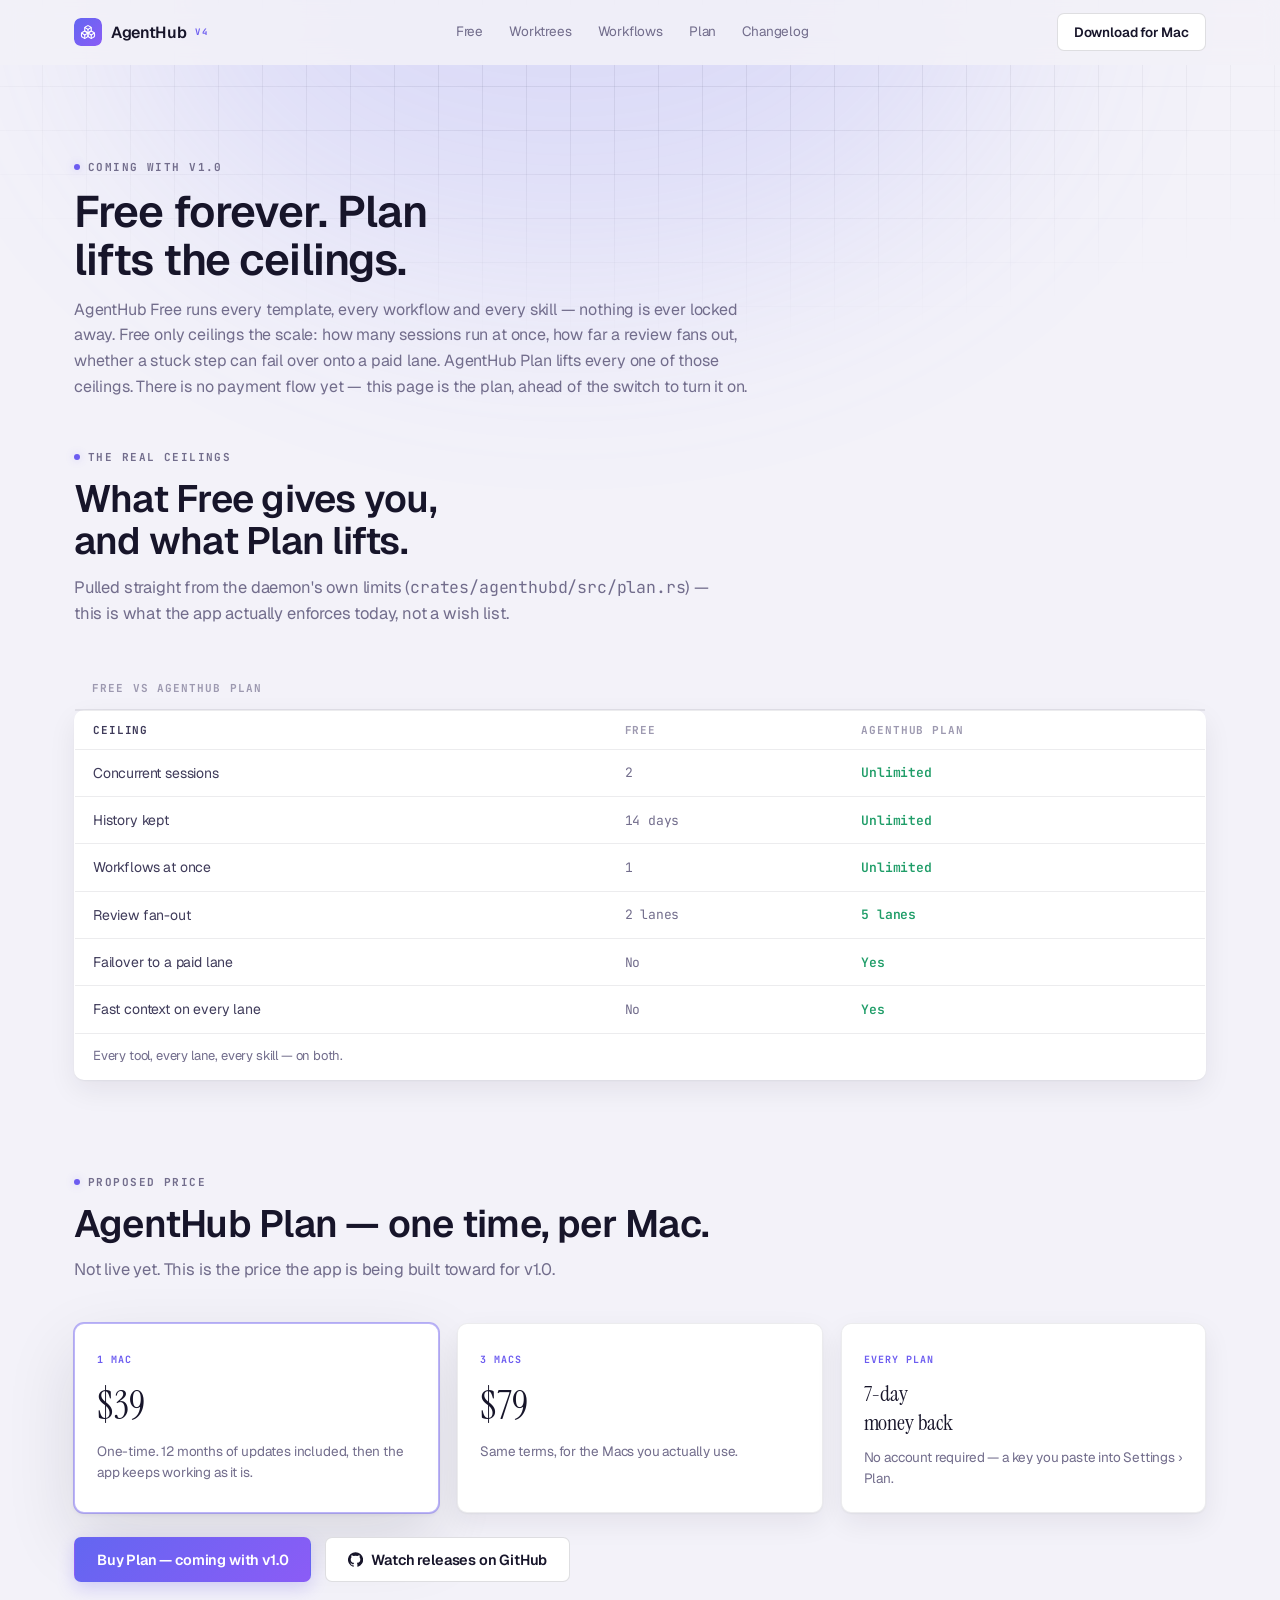
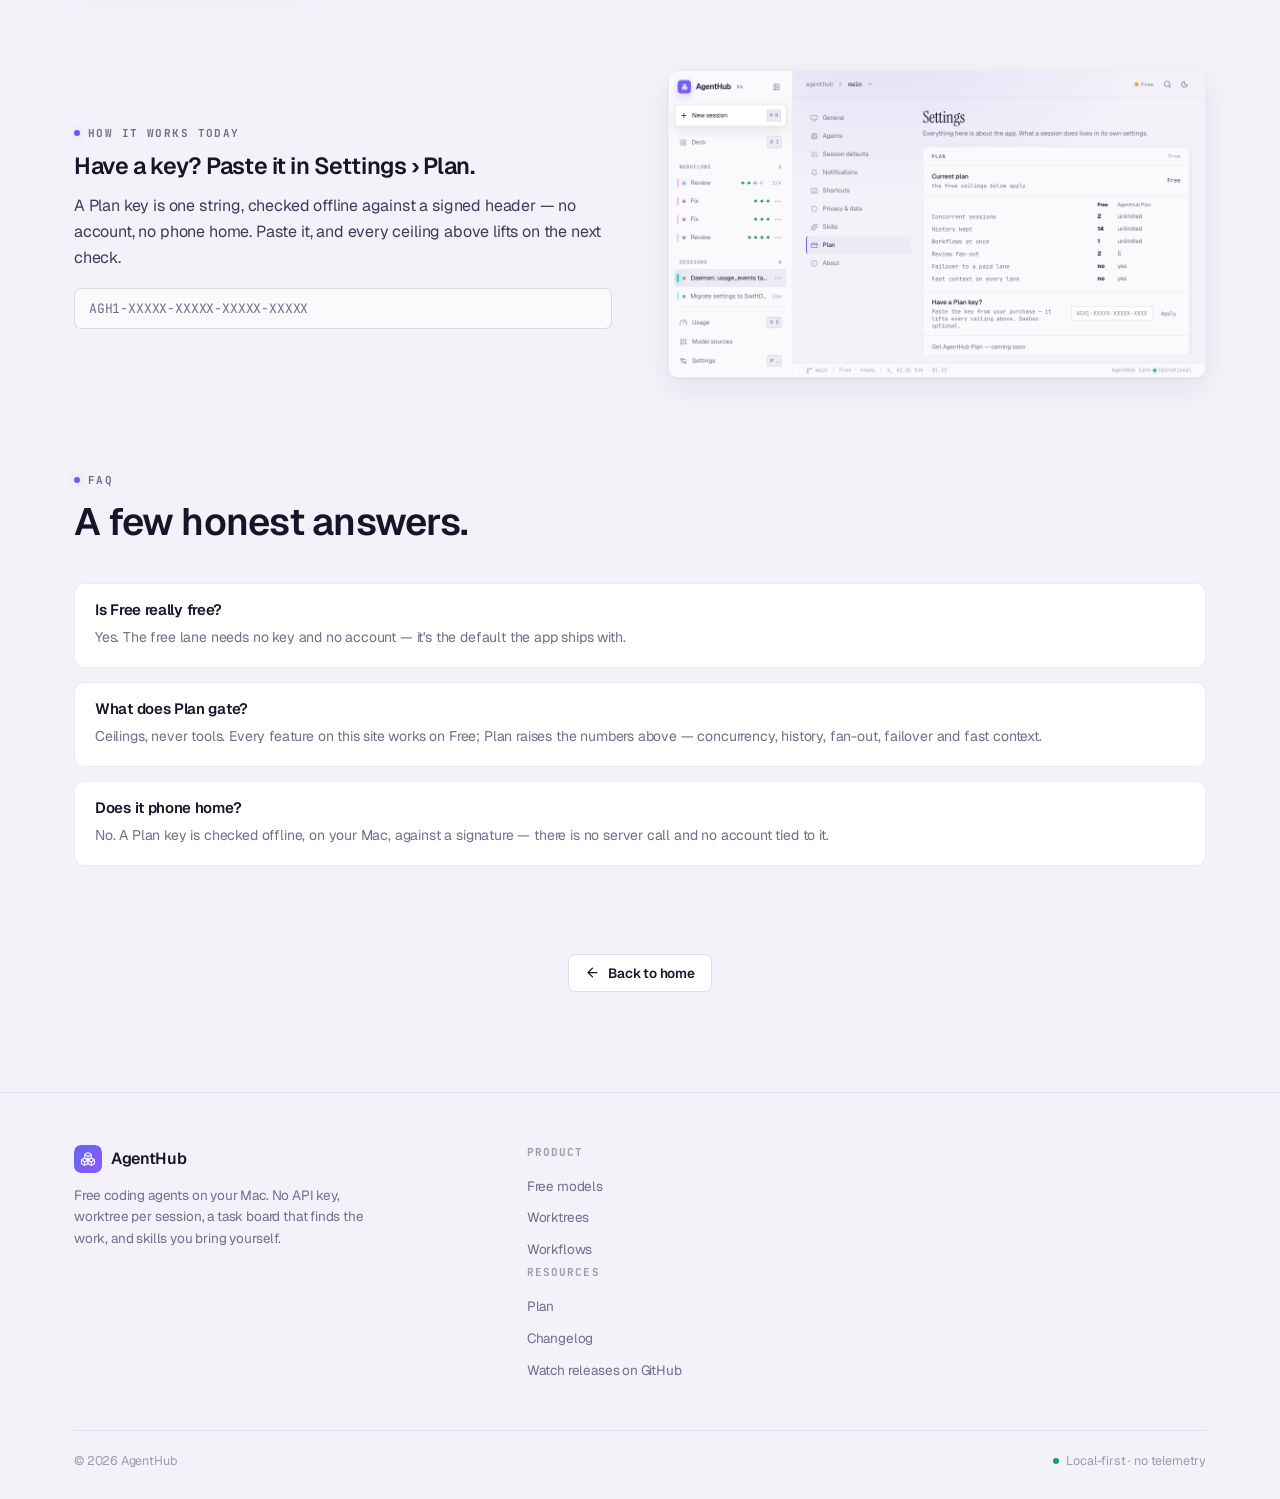
==== plan/index.html @ 8bd85831 "site: rebuild for AgentHub v4 — free lane, worktrees, Notes, workflows, skills, Plan Co-Authored-By:" ====
<!DOCTYPE html>
<html lang="en">
<head>
  <meta charset="UTF-8" />
  <meta name="viewport" content="width=device-width, initial-scale=1.0" />
  <title>Plan — AgentHub</title>
  <meta name="description" content="AgentHub Free vs Plan: what's free forever, what Plan lifts, and the proposed price — coming with v1.0." />
  <meta name="theme-color" content="#f3f2f9" media="(prefers-color-scheme: light)" />
  <meta name="theme-color" content="#0a0912" media="(prefers-color-scheme: dark)" />
  <link rel="icon" href="../assets/favicon.svg" type="image/svg+xml" />
  <link rel="apple-touch-icon" href="../assets/favicon.svg" />

  <meta property="og:type" content="website" />
  <meta property="og:title" content="Plan — AgentHub" />
  <meta property="og:description" content="Free forever, ceilings only. AgentHub Plan lifts them — pricing proposed, coming with v1.0." />
  <meta property="og:image" content="../assets/og.svg" />
  <meta name="twitter:card" content="summary_large_image" />

  <link rel="preconnect" href="https://fonts.googleapis.com" />
  <link rel="preconnect" href="https://fonts.gstatic.com" crossorigin />
  <link href="https://fonts.googleapis.com/css2?family=Geist:wght@400;500;600;700&family=JetBrains+Mono:wght@400;500;700&family=Instrument+Serif:ital@0;1&display=swap" rel="stylesheet" />
  <link rel="stylesheet" href="../styles.css?v=1" />
</head>
<body>

<svg width="0" height="0" style="position:absolute" aria-hidden="true">
  <symbol id="i-check" viewBox="0 0 24 24" fill="none" stroke="currentColor" stroke-width="2.4" stroke-linecap="round" stroke-linejoin="round"><polyline points="20 6 9 17 4 12"/></symbol>
  <symbol id="i-arrow" viewBox="0 0 24 24" fill="none" stroke="currentColor" stroke-width="2" stroke-linecap="round" stroke-linejoin="round"><path d="M5 12h14"/><path d="m12 5 7 7-7 7"/></symbol>
  <symbol id="i-back" viewBox="0 0 24 24" fill="none" stroke="currentColor" stroke-width="2" stroke-linecap="round" stroke-linejoin="round"><path d="M19 12H5"/><path d="m12 19-7-7 7-7"/></symbol>
  <symbol id="i-menu" viewBox="0 0 24 24" fill="none" stroke="currentColor" stroke-width="2" stroke-linecap="round" stroke-linejoin="round"><line x1="4" x2="20" y1="6" y2="6"/><line x1="4" x2="20" y1="12" y2="12"/><line x1="4" x2="20" y1="18" y2="18"/></symbol>
  <symbol id="i-x" viewBox="0 0 24 24" fill="none" stroke="currentColor" stroke-width="2" stroke-linecap="round" stroke-linejoin="round"><path d="M18 6 6 18"/><path d="m6 6 12 12"/></symbol>
  <symbol id="i-github" viewBox="0 0 24 24" fill="currentColor"><path d="M12 .3a12 12 0 0 0-3.79 23.4c.6.11.82-.26.82-.58v-2.02c-3.34.73-4.04-1.6-4.04-1.6-.55-1.39-1.34-1.76-1.34-1.76-1.09-.75.08-.73.08-.73 1.2.09 1.84 1.24 1.84 1.24 1.07 1.84 2.81 1.3 3.5 1 .11-.78.42-1.3.76-1.6-2.67-.3-5.47-1.33-5.47-5.93 0-1.31.47-2.38 1.24-3.22-.12-.3-.54-1.52.12-3.18 0 0 1.01-.32 3.3 1.23a11.5 11.5 0 0 1 6.02 0c2.29-1.55 3.3-1.23 3.3-1.23.66 1.66.24 2.88.12 3.18.77.84 1.24 1.91 1.24 3.22 0 4.61-2.81 5.62-5.49 5.92.43.37.81 1.1.81 2.22v3.29c0 .32.22.7.83.58A12 12 0 0 0 12 .3Z"/></symbol>
</svg>

<div class="bg-decor" aria-hidden="true">
  <div class="grid"></div>
  <div class="glow"></div>
</div>

<header class="nav" id="nav">
  <div class="container nav-inner">
    <a class="brand" href="../index.html" aria-label="AgentHub home">
      <img class="mark" src="../assets/favicon.svg" alt="" width="28" height="28" />
      AgentHub <span class="ver">V4</span>
    </a>
    <nav class="nav-links" aria-label="Primary">
      <a href="../index.html#free">Free</a>
      <a href="../index.html#worktrees">Worktrees</a>
      <a href="../index.html#workflows">Workflows</a>
      <a href="index.html">Plan</a>
      <a href="../changelog.html">Changelog</a>
    </nav>
    <div class="nav-right">
      <a class="btn btn-ghost" href="../index.html#download">Download for Mac</a>
      <button class="nav-toggle" id="navToggle" aria-label="Open menu" aria-expanded="false">
        <svg width="22" height="22"><use id="navToggleIcon" href="#i-menu"/></svg>
      </button>
    </div>
  </div>
  <div class="mobile-menu" id="mobileMenu">
    <a href="../index.html#free">Free</a>
    <a href="../index.html#worktrees">Worktrees</a>
    <a href="../index.html#workflows">Workflows</a>
    <a href="index.html">Plan</a>
    <a href="../changelog.html">Changelog</a>
  </div>
</header>

<main id="top">
  <section class="section-pad" style="padding-bottom:0">
    <div class="container">
      <div class="page-head reveal">
        <span class="eyebrow"><span class="dot"></span> Coming with v1.0</span>
        <h1>Free forever. Plan lifts the ceilings.</h1>
        <p>AgentHub Free runs every template, every workflow and every skill — nothing is ever locked
          away. Free only ceilings the scale: how many sessions run at once, how far a review fans out,
          whether a stuck step can fail over onto a paid lane. AgentHub Plan lifts every one of those
          ceilings. There is no payment flow yet — this page is the plan, ahead of the switch to turn it
          on.</p>
      </div>
    </div>
  </section>

  <!-- ============ ceilings table ============ -->
  <section class="section-pad" style="padding-top:0">
    <div class="container">
      <div class="section-head reveal">
        <span class="eyebrow"><span class="dot"></span> The real ceilings</span>
        <h2>What Free gives you, and what Plan lifts.</h2>
        <p>Pulled straight from the daemon's own limits (<code>crates/agenthubd/src/plan.rs</code>) — this
          is what the app actually enforces today, not a wish list.</p>
      </div>
      <table class="plan-table reveal">
        <caption>Free vs AgentHub Plan</caption>
        <thead><tr><th>Ceiling</th><th>Free</th><th>AgentHub Plan</th></tr></thead>
        <tbody>
          <tr><td>Concurrent sessions</td><td class="free">2</td><td class="plan">Unlimited</td></tr>
          <tr><td>History kept</td><td class="free">14 days</td><td class="plan">Unlimited</td></tr>
          <tr><td>Workflows at once</td><td class="free">1</td><td class="plan">Unlimited</td></tr>
          <tr><td>Review fan-out</td><td class="free">2 lanes</td><td class="plan">5 lanes</td></tr>
          <tr><td>Failover to a paid lane</td><td class="free">No</td><td class="plan">Yes</td></tr>
          <tr><td>Fast context on every lane</td><td class="free">No</td><td class="plan">Yes</td></tr>
          <tr class="same"><td colspan="3">Every tool, every lane, every skill — on both.</td></tr>
        </tbody>
      </table>
    </div>
  </section>

  <!-- ============ pricing ============ -->
  <section class="section-pad" style="padding-top:0">
    <div class="container">
      <div class="section-head reveal">
        <span class="eyebrow"><span class="dot"></span> Proposed price</span>
        <h2>AgentHub Plan — one time, per Mac.</h2>
        <p>Not live yet. This is the price the app is being built toward for v1.0.</p>
      </div>
      <div class="price-grid reveal">
        <div class="price-card hi">
          <span class="tag">1 Mac</span>
          <div class="amount">$39</div>
          <p>One-time. 12 months of updates included, then the app keeps working as it is.</p>
        </div>
        <div class="price-card">
          <span class="tag">3 Macs</span>
          <div class="amount">$79</div>
          <p>Same terms, for the Macs you actually use.</p>
        </div>
        <div class="price-card">
          <span class="tag">Every plan</span>
          <div class="amount" style="font-size:22px">7-day<br/>money back</div>
          <p>No account required — a key you paste into Settings › Plan.</p>
        </div>
      </div>
      <div class="plan-cta-row">
        <a class="btn btn-primary btn-lg" href="#" aria-disabled="true">Buy Plan — coming with v1.0</a>
        <a class="btn btn-ghost btn-lg" href="https://github.com/agenthubapp/agenthubapp.github.io/releases"><svg aria-hidden="true"><use href="#i-github"/></svg> Watch releases on GitHub</a>
      </div>
    </div>
  </section>

  <!-- ============ how it works today ============ -->
  <section class="section-pad" style="padding-top:0">
    <div class="container feature">
      <div class="feature-text">
        <span class="eyebrow"><span class="dot"></span> How it works today</span>
        <h2>Have a key? Paste it in Settings › Plan.</h2>
        <p>A Plan key is one string, checked offline against a signed header — no account, no phone
          home. Paste it, and every ceiling above lifts on the next check.</p>
        <div class="key-row">
          <span class="key-input">AGH1-XXXXX-XXXXX-XXXXX-XXXXX</span>
        </div>
      </div>
      <div class="frame reveal">
        <img class="shot-light" src="../assets/plan-spacing-app-light.png" alt="AgentHub Settings, Plan tab: Current plan Free, the ceilings table (concurrent sessions, history, workflows, review fan-out, failover, fast context), and a field to paste a Plan key." loading="lazy" />
      </div>
    </div>
  </section>

  <!-- ============ FAQ ============ -->
  <section class="section-pad" style="padding-top:0">
    <div class="container">
      <div class="section-head reveal">
        <span class="eyebrow"><span class="dot"></span> FAQ</span>
        <h2>A few honest answers.</h2>
      </div>
      <div class="faq reveal">
        <div class="faq-item">
          <h4>Is Free really free?</h4>
          <p>Yes. The free lane needs no key and no account — it's the default the app ships with.</p>
        </div>
        <div class="faq-item">
          <h4>What does Plan gate?</h4>
          <p>Ceilings, never tools. Every feature on this site works on Free; Plan raises the numbers
            above — concurrency, history, fan-out, failover and fast context.</p>
        </div>
        <div class="faq-item">
          <h4>Does it phone home?</h4>
          <p>No. A Plan key is checked offline, on your Mac, against a signature — there is no server
            call and no account tied to it.</p>
        </div>
      </div>
    </div>
  </section>

  <div class="container" style="text-align:center; padding-bottom:60px">
    <a class="btn btn-ghost" href="../index.html"><svg aria-hidden="true"><use href="#i-back"/></svg> Back to home</a>
  </div>
</main>

<footer>
  <div class="container">
    <div class="foot-grid">
      <div class="foot-brand">
        <a class="brand" href="../index.html"><img class="mark" src="../assets/favicon.svg" alt="" width="28" height="28" /> AgentHub</a>
        <p>Free coding agents on your Mac. No API key, worktree per session, a task board that finds the work, and skills you bring yourself.</p>
      </div>
      <div class="foot-cols">
        <div class="foot-col">
          <h5>Product</h5>
          <a href="../index.html#free">Free models</a>
          <a href="../index.html#worktrees">Worktrees</a>
          <a href="../index.html#workflows">Workflows</a>
        </div>
        <div class="foot-col">
          <h5>Resources</h5>
          <a href="index.html">Plan</a>
          <a href="../changelog.html">Changelog</a>
          <a href="https://github.com/agenthubapp/agenthubapp.github.io/releases">Watch releases on GitHub</a>
        </div>
      </div>
    </div>
    <div class="foot-bottom">
      <span>© <span id="year"></span> AgentHub</span>
      <span class="foot-note"><span class="sdot"></span> Local-first · no telemetry</span>
    </div>
  </div>
</footer>

<script src="../app.js?v=1" defer></script>
</body>
</html>
---- styles.css ----
/* =========================================================================
   AgentHub — marketing site v3 (rebuilt for AgentHub V4 / v1.0-coming)
   Tokens lifted from the app's own design system (design/studio/app/globals.css):
   violet-cast ground, one brand gradient, four state hues, Geist + JetBrains
   Mono + Instrument Serif. Light is the base palette; dark overrides under
   prefers-color-scheme — same two themes as the app, no manual toggle.
   No build step, no framework. Changelog and /plan/ share this sheet.
   ========================================================================= */

:root {
  /* ground + surfaces — light is the app's "paper ngả tím" */
  --k0: #f3f2f9; --k1: #fafafd; --k2: #ffffff; --k3: #ecebf5; --k4: #e0ddef;
  --l1: rgba(23,21,42,.08); --l2: rgba(23,21,42,.14); --l3: rgba(23,21,42,.22);
  --t1: #17152a; --t2: #3f3b5a; --t3: #726d8c; --t4: #9d99b0;

  --brand-a: #6366f1; --brand-b: #8b5cf6;
  --accent: #6c5cf0; --accent-soft: rgba(108,92,240,.10); --accent-line: rgba(108,92,240,.45); --accent-glow: rgba(108,92,240,.25);
  --grad: linear-gradient(135deg, var(--brand-a), var(--brand-b));
  --grad-text: linear-gradient(115deg, var(--brand-a) 10%, var(--brand-b) 90%);

  --work: #2f7fe0; --need: #d48f0c; --done: #1f9d68; --fail: #d5473d;

  --shadow-1: 0 1px 2px rgba(23,21,42,.05), 0 10px 28px rgba(23,21,42,.07);
  --shadow-2: 0 2px 4px rgba(23,21,42,.06), 0 28px 70px rgba(23,21,42,.12);

  --r-sm: 5px; --r-md: 7px; --r-lg: 10px; --r-xl: 16px;
  --dur-1: 100ms; --dur-2: 200ms; --dur-3: 350ms;
  --ease-out: cubic-bezier(.2,.7,.2,1);

  --maxw: 1180px;

  --font-ui: 'Geist', -apple-system, BlinkMacSystemFont, 'Segoe UI', sans-serif;
  --font-mono: 'JetBrains Mono', ui-monospace, 'SF Mono', Menlo, monospace;
  --font-display: 'Instrument Serif', 'Iowan Old Style', Georgia, serif;

  color-scheme: light;
}

@media (prefers-color-scheme: dark) {
  :root {
    --k0: #0a0912; --k1: #0f0e19; --k2: #151422; --k3: #1c1b2b; --k4: #262439;
    --l1: rgba(255,255,255,.07); --l2: rgba(255,255,255,.14); --l3: rgba(255,255,255,.22);
    --t1: #f3f2f8; --t2: #c9c6d6; --t3: #8b869e; --t4: #5c5872;

    --accent: #7c6cf6; --accent-soft: rgba(124,108,246,.14); --accent-line: rgba(139,92,246,.5); --accent-glow: rgba(124,108,246,.35);
    --work: #4d9bf0; --need: #f0a92c; --done: #46c98d; --fail: #e2564d;

    --shadow-1: 0 1px 0 rgba(255,255,255,.03) inset, 0 8px 24px rgba(0,0,0,.35);
    --shadow-2: 0 1px 0 rgba(255,255,255,.05) inset, 0 28px 70px rgba(0,0,0,.5);
    color-scheme: dark;
  }
}

/* ---------- reset ---------- */
*, *::before, *::after { box-sizing: border-box; }
* { margin: 0; border-color: var(--l1); }
html { scroll-behavior: smooth; -webkit-text-size-adjust: 100%; }
@media (prefers-reduced-motion: reduce) {
  html { scroll-behavior: auto; }
  *, *::before, *::after { animation-duration: .001ms !important; animation-iteration-count: 1 !important; transition-duration: .001ms !important; scroll-behavior: auto !important; }
}
body {
  font: 15.5px/1.6 var(--font-ui);
  letter-spacing: -0.011em;
  background: var(--k0);
  color: var(--t1);
  -webkit-font-smoothing: antialiased;
  text-rendering: optimizeLegibility;
  overflow-x: hidden;
}
a { color: inherit; text-decoration: none; }
img, svg { display: block; max-width: 100%; }
ul { list-style: none; padding: 0; }
h1, h2, h3, h4 { letter-spacing: -0.02em; line-height: 1.1; font-weight: 600; text-wrap: balance; }
code, kbd { font-family: var(--font-mono); }
kbd { font-size: 11px; border: 1px solid var(--l2); border-radius: var(--r-sm); padding: 1px 6px; background: var(--k3); color: var(--t3); }
::selection { background: var(--accent-soft); color: var(--t1); }
button:focus-visible, a:focus-visible, input:focus-visible { outline: 2px solid var(--accent); outline-offset: 2px; border-radius: 3px; }
.container { max-width: var(--maxw); margin-inline: auto; padding-inline: 24px; }
.grad-text { background: var(--grad-text); -webkit-background-clip: text; background-clip: text; color: transparent; font-style: italic; font-family: var(--font-display); }
.eyebrow { display: inline-flex; align-items: center; gap: 8px; font: 700 11px var(--font-mono); letter-spacing: .13em; text-transform: uppercase; color: var(--t3); margin-bottom: 14px; }
.eyebrow .dot { width: 6px; height: 6px; border-radius: 50%; background: var(--accent); box-shadow: 0 0 8px var(--accent-glow); }
.section-head { max-width: 640px; margin-bottom: 40px; }
.section-head h2 { font-size: clamp(26px, 3.4vw, 38px); }
.section-head p { margin-top: 12px; color: var(--t3); font-size: 16.5px; }
.section-pad { padding-block: 88px; }
@media (max-width: 720px) { .section-pad { padding-block: 56px; } }

/* ---------- ambient background ---------- */
.bg-decor { position: fixed; inset: 0; z-index: -1; overflow: hidden; pointer-events: none; background: var(--k0); }
.bg-decor .grid {
  position: absolute; inset: -2px;
  background-image: linear-gradient(to right, var(--l1) 1px, transparent 1px), linear-gradient(to bottom, var(--l1) 1px, transparent 1px);
  background-size: 44px 44px;
  mask-image: radial-gradient(ellipse 90% 52% at 50% 0%, #000 25%, transparent 74%);
  -webkit-mask-image: radial-gradient(ellipse 90% 52% at 50% 0%, #000 25%, transparent 74%);
}
.bg-decor .glow { position: absolute; border-radius: 50%; filter: blur(120px); background: var(--brand-a); opacity: .16; top: -320px; left: 50%; transform: translateX(-58%); width: 900px; height: 600px; }

/* ---------- nav ---------- */
.nav { position: sticky; top: 0; z-index: 40; background: color-mix(in srgb, var(--k0) 86%, transparent); backdrop-filter: blur(10px); border-bottom: 1px solid transparent; transition: border-color var(--dur-2) var(--ease-out); }
.nav.scrolled { border-bottom-color: var(--l1); }
.nav-inner { height: 64px; display: flex; align-items: center; gap: 20px; }
.brand { display: flex; align-items: center; gap: 9px; font: 600 16px var(--font-ui); letter-spacing: -0.02em; color: var(--t1); }
.brand .mark { border-radius: 7px; }
.brand .ver { font: 700 9px var(--font-mono); letter-spacing: .13em; color: var(--accent); }
.nav-links { display: flex; align-items: center; gap: 26px; margin-inline: auto; font-size: 13.5px; color: var(--t3); }
.nav-links a:hover { color: var(--t1); }
.nav-right { display: flex; align-items: center; gap: 10px; }
.nav-toggle { display: none; border: 0; background: transparent; color: var(--t1); width: 36px; height: 36px; border-radius: var(--r-sm); align-items: center; justify-content: center; }
.mobile-menu { display: none; }

.btn { display: inline-flex; align-items: center; gap: 8px; border-radius: var(--r-md); font: 600 13.5px var(--font-ui); padding: 9px 16px; border: 1px solid transparent; white-space: nowrap; transition: transform var(--dur-1) var(--ease-out), box-shadow var(--dur-2); cursor: pointer; }
.btn svg { width: 15px; height: 15px; }
.btn-primary { background: var(--grad); color: #fff; box-shadow: 0 6px 18px var(--accent-glow); }
.btn-primary:hover { transform: translateY(-1px); }
.btn-ghost { background: var(--k2); border-color: var(--l2); color: var(--t1); }
.btn-ghost:hover { border-color: var(--accent-line); }
.btn-lg { padding: 12px 22px; font-size: 14.5px; }

/* ---------- hero ---------- */
.hero { padding-block: 76px 40px; }
.hero-grid { display: grid; grid-template-columns: 1fr; gap: 40px; }
.hero-copy { max-width: 660px; }
.hero-copy h1 { font-size: clamp(34px, 5.4vw, 56px); }
.hero-sub { margin-top: 18px; font-size: 17.5px; color: var(--t2); max-width: 560px; }
.hero-sub b { color: var(--t1); }
.hero-cta { display: flex; flex-wrap: wrap; gap: 12px; margin-top: 28px; }
.hero-meta { display: flex; flex-wrap: wrap; gap: 18px; margin-top: 26px; font: 12.5px var(--font-mono); color: var(--t3); }
.hero-meta span { display: flex; align-items: center; gap: 7px; }
.hero-meta svg { width: 14px; height: 14px; color: var(--accent); }
.hero-visual { border-radius: var(--r-xl); overflow: hidden; border: 1px solid var(--l1); box-shadow: var(--shadow-2); background: var(--k2); }
.hero-visual img { width: 100%; height: auto; }

/* ---------- shot pairs (light/dark screenshot swap, CSS-only) ---------- */
.shot-dark { display: none; }
@media (prefers-color-scheme: dark) { .shot-light { display: none; } .shot-dark { display: block; } }
.frame { border-radius: var(--r-lg); overflow: hidden; border: 1px solid var(--l1); box-shadow: var(--shadow-1); background: var(--k2); }
.frame img { width: 100%; height: auto; display: block; }
.cap { margin-top: 12px; font: 12px var(--font-mono); color: var(--t4); }

/* ---------- feature sections ---------- */
.feature { display: grid; grid-template-columns: 1fr; gap: 44px; align-items: center; }
.feature.flip .feature-text { order: 2; }
.feature-text p { margin-top: 14px; color: var(--t2); font-size: 16px; }
.feature-text p + p { margin-top: 10px; }
.feature-shots { display: grid; gap: 16px; }
.feature-shots.two { grid-template-columns: 1fr 1fr; }
@media (max-width: 720px) { .feature-shots.two { grid-template-columns: 1fr; } }
.quote-line { margin-top: 18px; padding: 12px 14px; border-left: 3px solid var(--accent); background: var(--accent-soft); border-radius: 0 var(--r-md) var(--r-md) 0; font: 13px var(--font-mono); color: var(--t2); }
.divider { border-top: 1px solid var(--l1); }

/* ---------- workflow chips ---------- */
.wf-chips { display: flex; flex-wrap: wrap; gap: 8px; margin-top: 18px; }
.wf-chip { font: 700 11px var(--font-mono); letter-spacing: .06em; text-transform: uppercase; padding: 6px 11px; border-radius: 999px; border: 1px solid var(--l2); color: var(--t2); background: var(--k2); }

/* ---------- skills / agents lists ---------- */
.pill-grid { display: flex; flex-wrap: wrap; gap: 10px; margin-top: 20px; }
.pill { display: flex; align-items: center; gap: 8px; padding: 9px 13px; border-radius: var(--r-md); border: 1px solid var(--l1); background: var(--k2); font-size: 13.5px; color: var(--t2); box-shadow: var(--shadow-1); }
.pill b { color: var(--t1); }
.pill .src { color: var(--t4); font: 11px var(--font-mono); }

/* ---------- plan table (shared: home summary + /plan/) ---------- */
.plan-table { width: 100%; border-collapse: collapse; margin-top: 22px; font-size: 14px; background: var(--k2); border: 1px solid var(--l1); border-radius: var(--r-lg); overflow: hidden; box-shadow: var(--shadow-1); }
.plan-table caption { caption-side: top; text-align: left; padding: 14px 18px; font: 700 11px var(--font-mono); letter-spacing: .1em; text-transform: uppercase; color: var(--t4); border-bottom: 1px solid var(--l1); }
.plan-table th, .plan-table td { padding: 12px 18px; text-align: left; border-top: 1px solid var(--l1); }
.plan-table thead th { border-top: 0; font: 700 11px var(--font-mono); letter-spacing: .08em; text-transform: uppercase; color: var(--t4); }
.plan-table td:first-child, .plan-table th:first-child { color: var(--t2); }
.plan-table td.free { font: 13px var(--font-mono); color: var(--t3); }
.plan-table td.plan { font: 13px var(--font-mono); color: var(--done); font-weight: 600; }
.plan-table tr.same td { color: var(--t3); font-size: 13px; }
.plan-cta-row { display: flex; flex-wrap: wrap; align-items: center; gap: 14px; margin-top: 24px; }
.plan-note { color: var(--t4); font-size: 13px; margin-top: 10px; }

/* ---------- pricing card (plan page) ---------- */
.price-grid { display: grid; grid-template-columns: repeat(auto-fit, minmax(230px, 1fr)); gap: 18px; margin-top: 26px; }
.price-card { border: 1px solid var(--l1); background: var(--k2); border-radius: var(--r-lg); padding: 22px; box-shadow: var(--shadow-1); }
.price-card.hi { border-color: var(--accent-line); box-shadow: 0 0 0 1px var(--accent-line), var(--shadow-2); }
.price-card .tag { font: 700 10px var(--font-mono); letter-spacing: .1em; text-transform: uppercase; color: var(--accent); }
.price-card .amount { font: 500 40px var(--font-display); margin-top: 8px; color: var(--t1); }
.price-card .amount small { font: 13px var(--font-mono); color: var(--t4); }
.price-card p { margin-top: 10px; color: var(--t3); font-size: 13.5px; }

/* ---------- FAQ ---------- */
.faq { display: grid; gap: 14px; margin-top: 22px; }
.faq-item { border: 1px solid var(--l1); background: var(--k2); border-radius: var(--r-lg); padding: 18px 20px; }
.faq-item h4 { font-size: 15px; }
.faq-item p { margin-top: 8px; color: var(--t3); font-size: 14px; }

/* ---------- key-paste mock ---------- */
.key-row { display: flex; gap: 10px; margin-top: 18px; flex-wrap: wrap; }
.key-input { flex: 1; min-width: 220px; font: 13px var(--font-mono); padding: 11px 14px; border-radius: var(--r-md); border: 1px solid var(--l2); background: var(--k1); color: var(--t3); }

/* ---------- CTA / download section ---------- */
.cta-band { text-align: center; padding-block: 80px; }
.cta-band h2 { font-size: clamp(28px, 4vw, 40px); }
.cta-band p { margin-top: 14px; color: var(--t3); font-size: 16px; }
.cta-band .hero-cta { justify-content: center; margin-top: 26px; }
.fine { margin-top: 16px; color: var(--t4); font: 12px var(--font-mono); }

/* ---------- footer ---------- */
footer { border-top: 1px solid var(--l1); padding-block: 52px 28px; margin-top: 40px; }
.foot-grid { display: grid; grid-template-columns: 1.3fr 1fr 1fr; gap: 32px; }
@media (max-width: 720px) { .foot-grid { grid-template-columns: 1fr; } }
.foot-brand p { margin-top: 12px; color: var(--t3); font-size: 13.5px; max-width: 320px; }
.foot-col h5 { font: 700 11px var(--font-mono); letter-spacing: .1em; text-transform: uppercase; color: var(--t4); margin-bottom: 12px; }
.foot-col a { display: block; color: var(--t3); font-size: 13.5px; padding-block: 5px; }
.foot-col a:hover { color: var(--t1); }
.foot-bottom { display: flex; justify-content: space-between; flex-wrap: wrap; gap: 10px; margin-top: 44px; padding-top: 20px; border-top: 1px solid var(--l1); color: var(--t4); font-size: 12.5px; }
.foot-note { display: flex; align-items: center; gap: 7px; }
.foot-note .sdot { width: 6px; height: 6px; border-radius: 50%; background: var(--done); }

/* ---------- changelog ---------- */
.page-head { max-width: 680px; margin-bottom: 44px; }
.page-head h1 { font-size: clamp(30px, 4.4vw, 44px); }
.page-head p { margin-top: 12px; color: var(--t3); font-size: 16px; }
.timeline { display: flex; flex-direction: column; gap: 30px; max-width: 780px; }
.release { position: relative; }
.rel-meta { display: flex; align-items: center; gap: 10px; flex-wrap: wrap; margin-bottom: 10px; }
.rel-ver { font: 700 14px var(--font-ui); color: var(--t1); }
.rel-tag { font: 700 10px var(--font-mono); letter-spacing: .08em; text-transform: uppercase; padding: 3px 8px; border-radius: 999px; background: var(--accent-soft); color: var(--accent); }
.rel-tag.unreleased { background: color-mix(in srgb, var(--need) 16%, transparent); color: var(--need); }
.rel-date { font: 12px var(--font-mono); color: var(--t4); margin-left: auto; }
.rel-card { border: 1px solid var(--l1); background: var(--k2); border-radius: var(--r-lg); padding: 20px 22px; box-shadow: var(--shadow-1); }
.rel-card h3 { font-size: 16.5px; margin-bottom: 12px; }
.rel-list { display: flex; flex-direction: column; gap: 10px; }
.rel-list li { display: flex; gap: 10px; align-items: flex-start; font-size: 14px; color: var(--t2); line-height: 1.55; }
.rel-list svg { width: 15px; height: 15px; flex: none; margin-top: 3px; color: var(--done); }

/* ---------- responsive ---------- */
@media (min-width: 900px) {
  .hero-grid { grid-template-columns: 1fr 1.15fr; align-items: center; }
  .feature { grid-template-columns: 1fr 1fr; gap: 56px; }
}
@media (max-width: 860px) {
  .nav-links, .nav-right .btn-ghost { display: none; }
  .nav-toggle { display: inline-flex; }
  .mobile-menu { display: flex; flex-direction: column; position: fixed; inset: 64px 0 auto 0; background: var(--k1); border-bottom: 1px solid var(--l1); padding: 10px 24px 18px; gap: 4px; transform: translateY(-8px); opacity: 0; pointer-events: none; transition: opacity var(--dur-2), transform var(--dur-2); z-index: 39; }
  .mobile-menu.open { transform: none; opacity: 1; pointer-events: auto; }
  .mobile-menu a { padding: 12px 4px; border-bottom: 1px solid var(--l1); color: var(--t2); font-size: 15px; }
}
@media (max-width: 400px) {
  .container { padding-inline: 16px; }
  .hero-cta { flex-direction: column; align-items: stretch; }
  .hero-cta .btn { justify-content: center; }
}
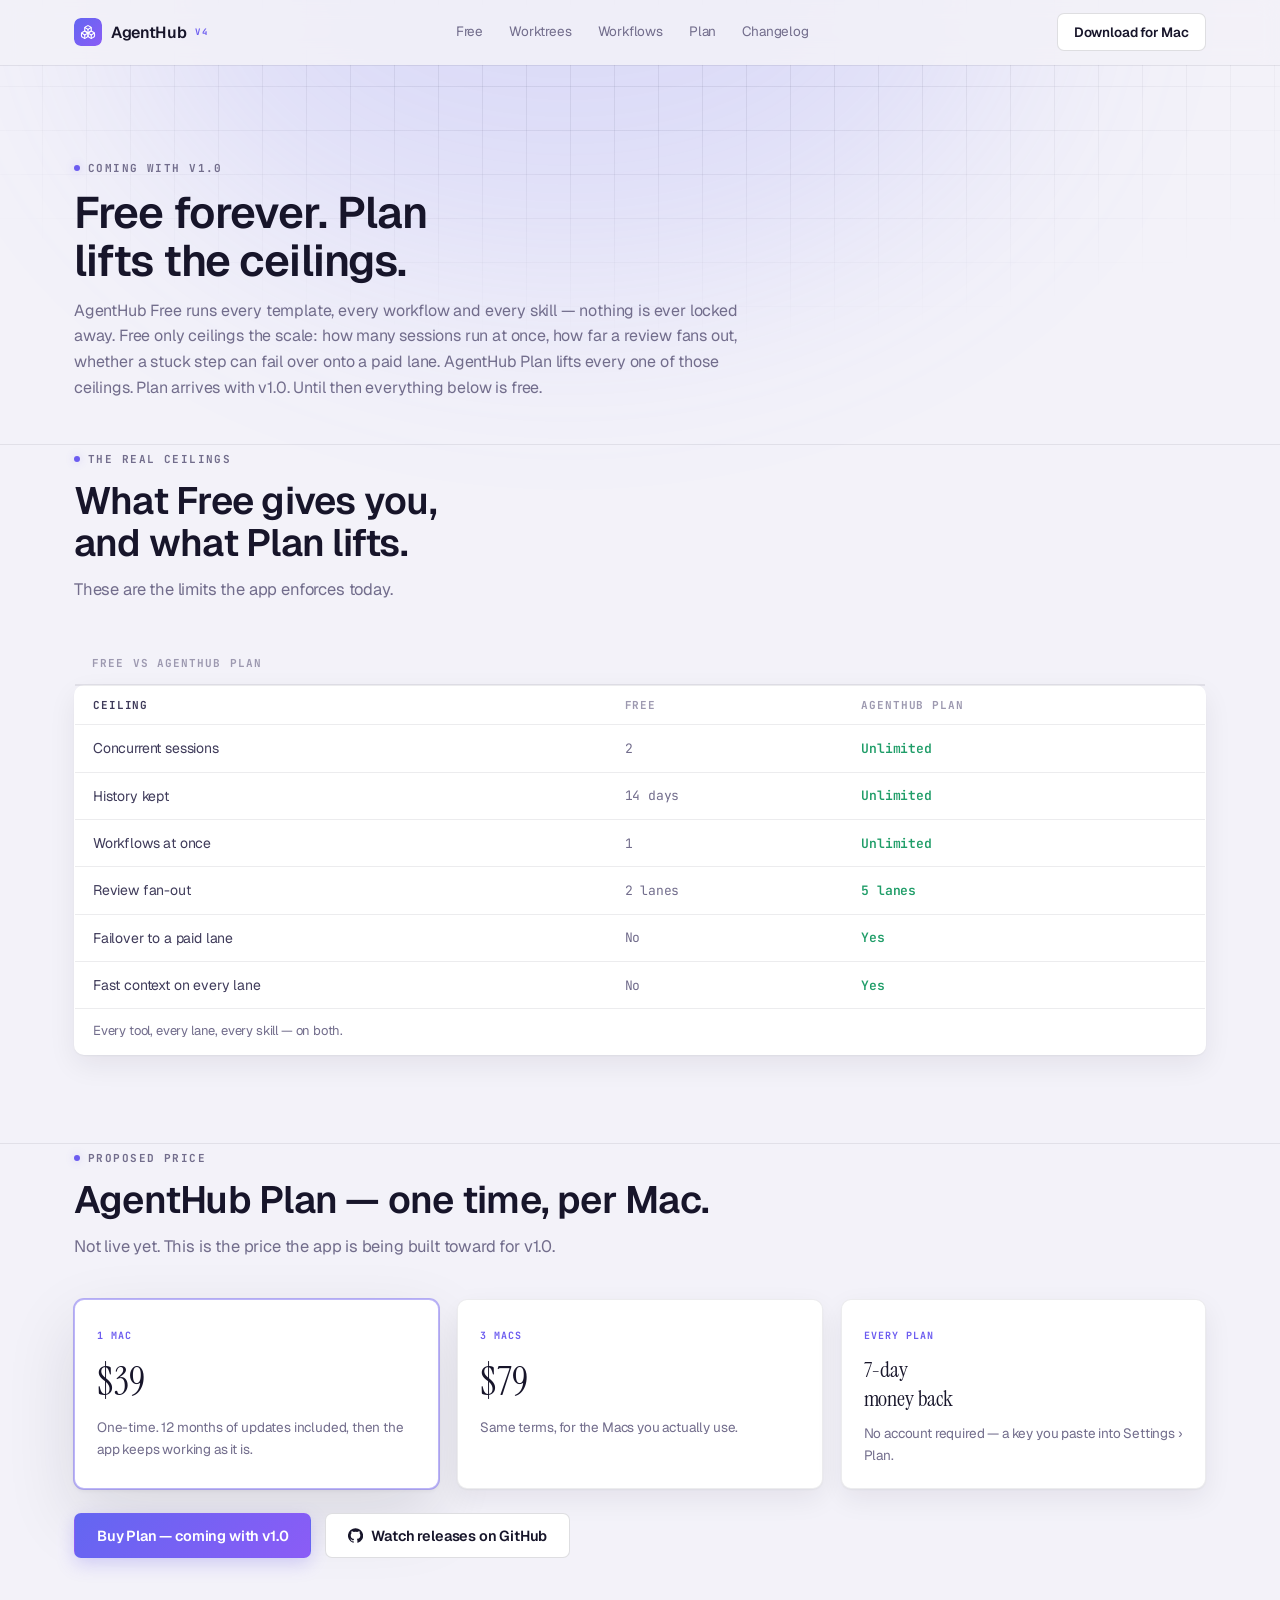
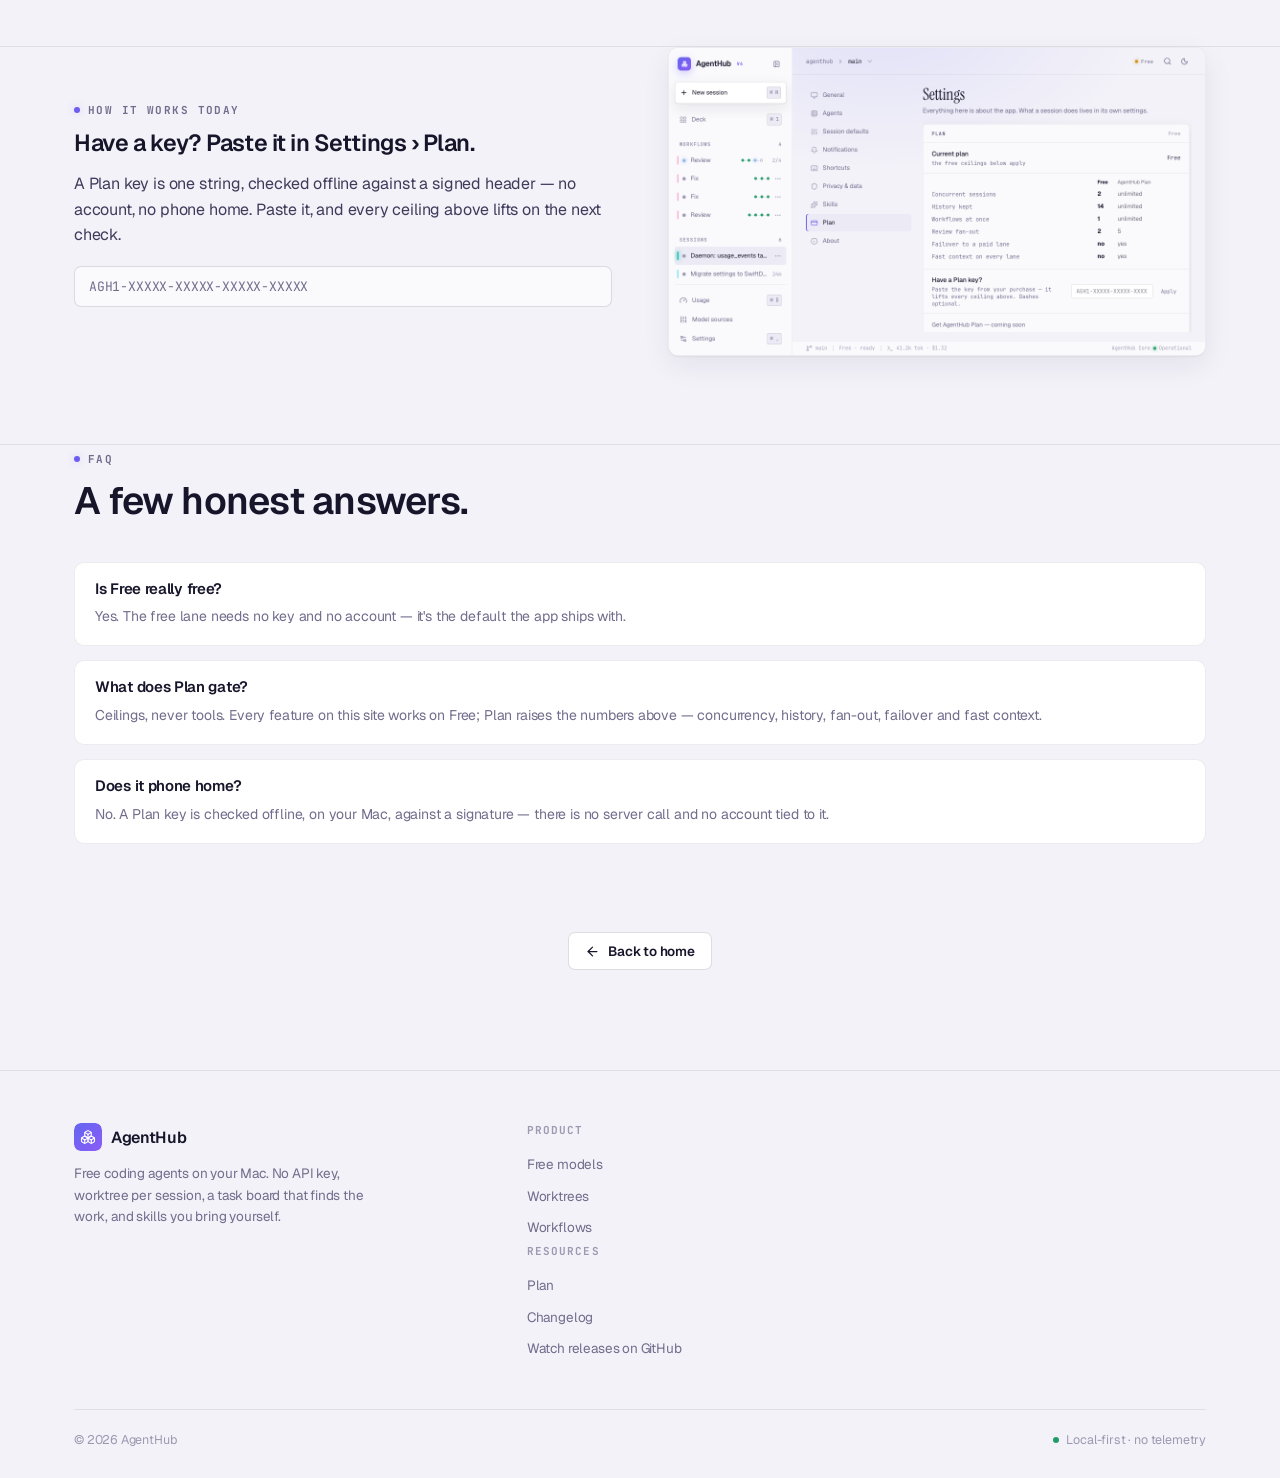
==== commit 567883f4: "site: drop internal-doc phrasing and source paths from Plan copy; fix hero/free-section overlap at 1" ====
--- a/plan/index.html
+++ b/plan/index.html
@@ -75,8 +75,7 @@
         <p>AgentHub Free runs every template, every workflow and every skill — nothing is ever locked
           away. Free only ceilings the scale: how many sessions run at once, how far a review fans out,
           whether a stuck step can fail over onto a paid lane. AgentHub Plan lifts every one of those
-          ceilings. There is no payment flow yet — this page is the plan, ahead of the switch to turn it
-          on.</p>
+          ceilings. Plan arrives with v1.0. Until then everything below is free.</p>
       </div>
     </div>
   </section>
@@ -87,8 +86,7 @@
       <div class="section-head reveal">
         <span class="eyebrow"><span class="dot"></span> The real ceilings</span>
         <h2>What Free gives you, and what Plan lifts.</h2>
-        <p>Pulled straight from the daemon's own limits (<code>crates/agenthubd/src/plan.rs</code>) — this
-          is what the app actually enforces today, not a wish list.</p>
+        <p>These are the limits the app enforces today.</p>
       </div>
       <table class="plan-table reveal">
         <caption>Free vs AgentHub Plan</caption>
--- a/styles.css
+++ b/styles.css
@@ -83,7 +83,7 @@
 .section-head { max-width: 640px; margin-bottom: 40px; }
 .section-head h2 { font-size: clamp(26px, 3.4vw, 38px); }
 .section-head p { margin-top: 12px; color: var(--t3); font-size: 16.5px; }
-.section-pad { padding-block: 88px; }
+.section-pad { padding-block: 88px; border-top: 1px solid var(--l1); }
 @media (max-width: 720px) { .section-pad { padding-block: 56px; } }
 
 /* ---------- ambient background ---------- */
@@ -231,6 +231,11 @@
 @media (min-width: 900px) {
   .hero-grid { grid-template-columns: 1fr 1.15fr; align-items: center; }
   .feature { grid-template-columns: 1fr 1fr; gap: 56px; }
+  /* At this width the hero's screenshot sits in the same right-hand column as the next
+     section's screenshot, with no heading in that column to signal a new section — give
+     #free extra top space so its own screenshot never reads as a second one glued to the
+     hero's. (Narrower layouts stack text above image, so this isn't needed there.) */
+  #free { padding-top: 200px; }
 }
 @media (max-width: 860px) {
   .nav-links, .nav-right .btn-ghost { display: none; }
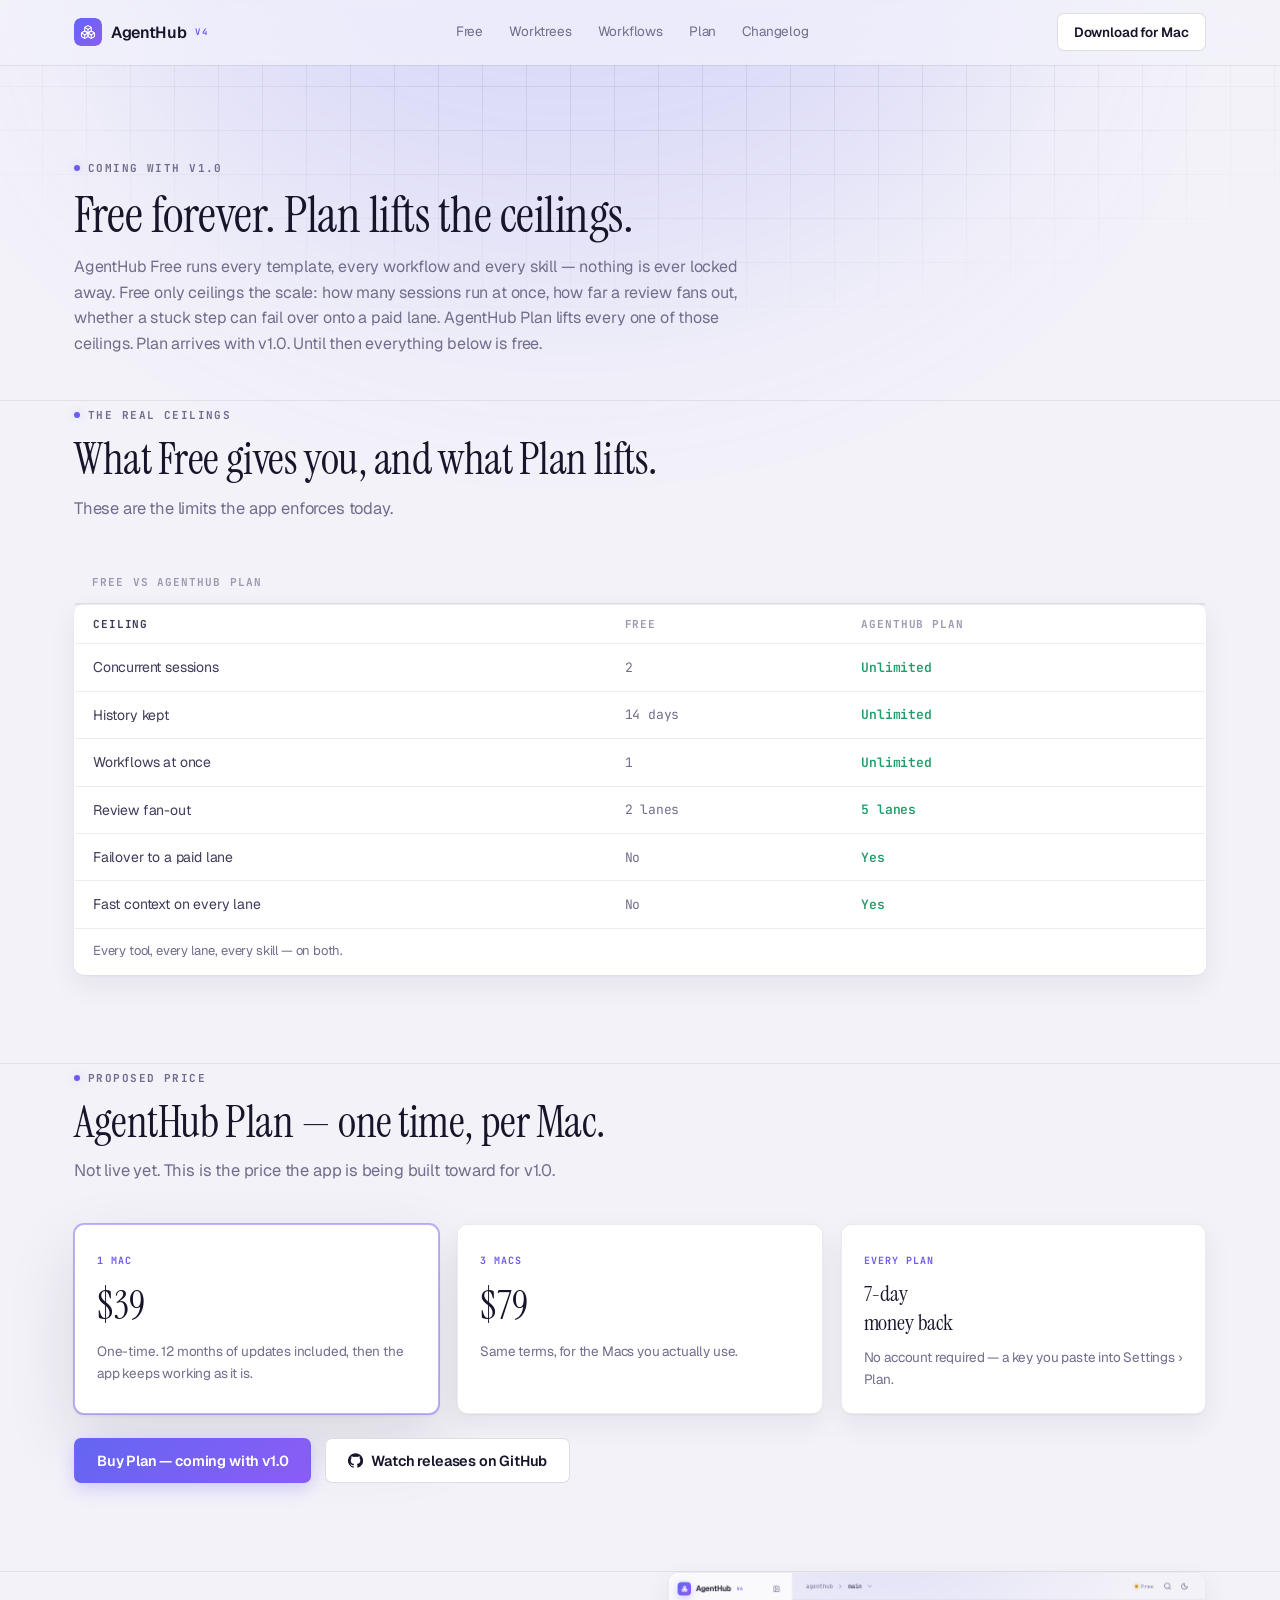
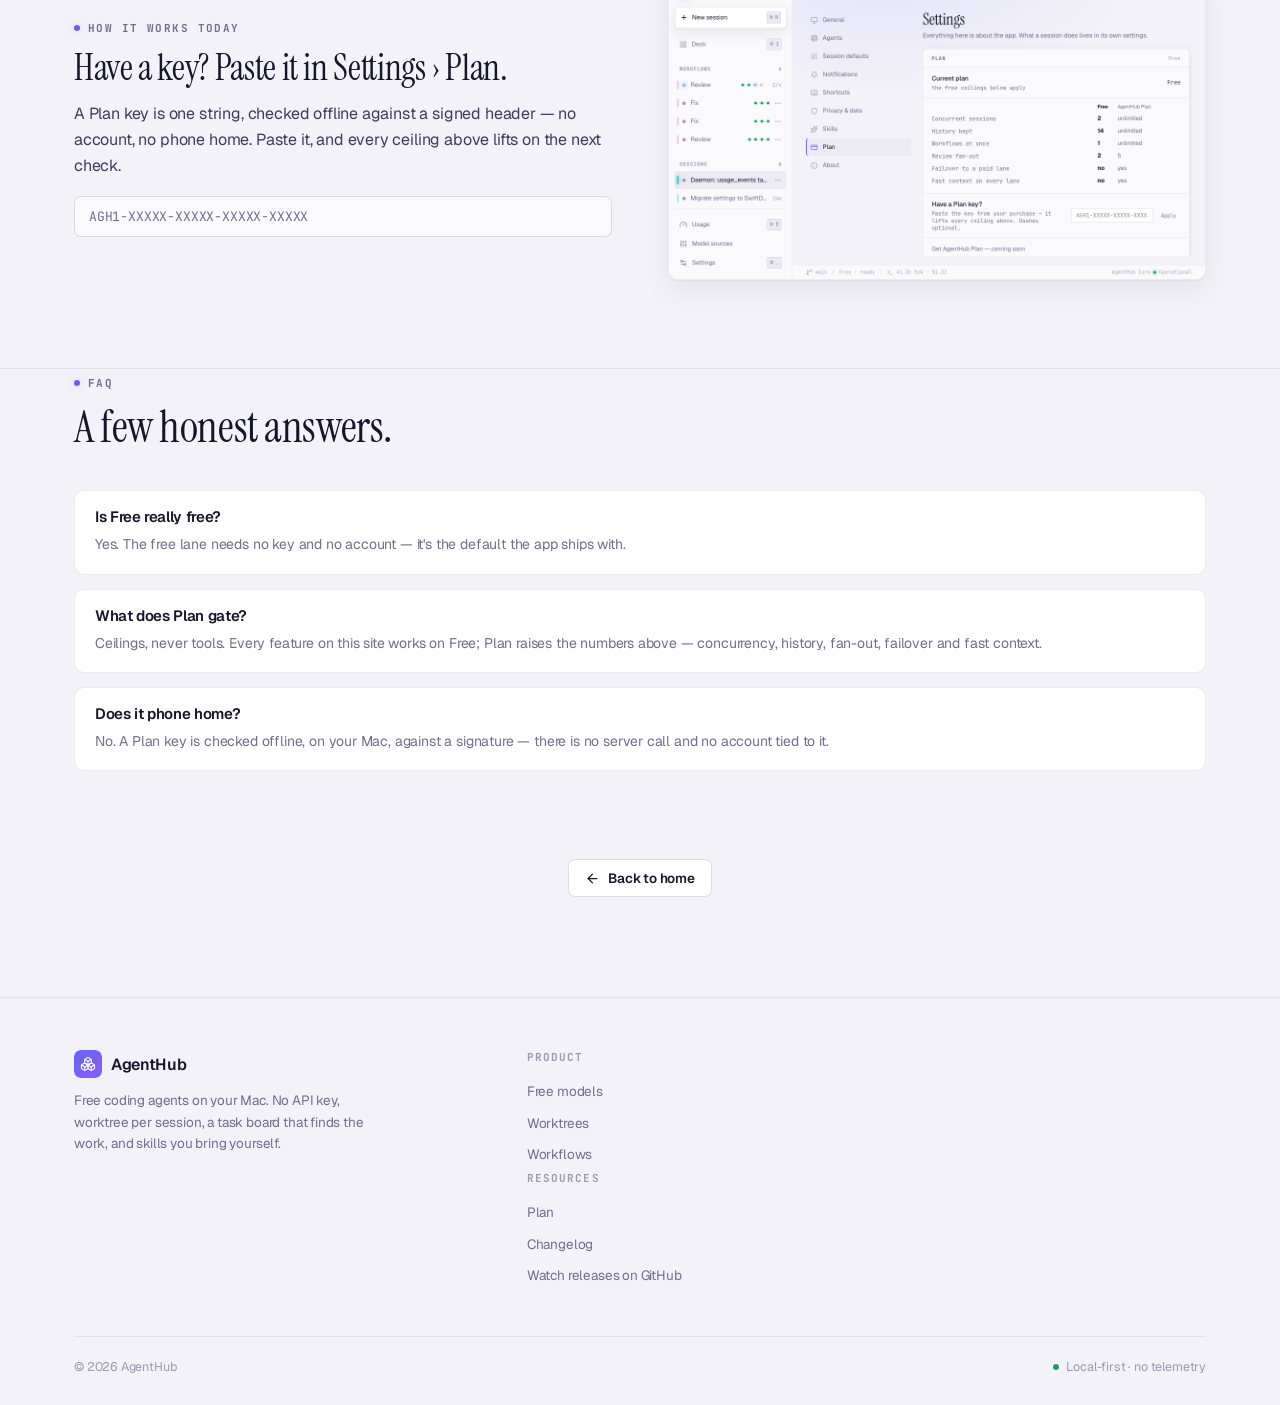
==== commit 526a1762: "site: pass 2 — hero loop, storyboard, comparison, dark default Co-Authored-By: Claude Fable 5.1 <nor" ====
--- a/plan/index.html
+++ b/plan/index.html
@@ -5,6 +5,7 @@
   <meta name="viewport" content="width=device-width, initial-scale=1.0" />
   <title>Plan — AgentHub</title>
   <meta name="description" content="AgentHub Free vs Plan: what's free forever, what Plan lifts, and the proposed price — coming with v1.0." />
+  <meta name="theme-color" content="#0a0912" />
   <meta name="theme-color" content="#f3f2f9" media="(prefers-color-scheme: light)" />
   <meta name="theme-color" content="#0a0912" media="(prefers-color-scheme: dark)" />
   <link rel="icon" href="../assets/favicon.svg" type="image/svg+xml" />
@@ -19,7 +20,7 @@
   <link rel="preconnect" href="https://fonts.googleapis.com" />
   <link rel="preconnect" href="https://fonts.gstatic.com" crossorigin />
   <link href="https://fonts.googleapis.com/css2?family=Geist:wght@400;500;600;700&family=JetBrains+Mono:wght@400;500;700&family=Instrument+Serif:ital@0;1&display=swap" rel="stylesheet" />
-  <link rel="stylesheet" href="../styles.css?v=1" />
+  <link rel="stylesheet" href="../styles.css?v=2" />
 </head>
 <body>
 
@@ -214,6 +215,6 @@
   </div>
 </footer>
 
-<script src="../app.js?v=1" defer></script>
+<script src="../app.js?v=2" defer></script>
 </body>
 </html>
--- a/styles.css
+++ b/styles.css
@@ -8,20 +8,23 @@
    ========================================================================= */
 
 :root {
-  /* ground + surfaces — light is the app's "paper ngả tím" */
-  --k0: #f3f2f9; --k1: #fafafd; --k2: #ffffff; --k3: #ecebf5; --k4: #e0ddef;
-  --l1: rgba(23,21,42,.08); --l2: rgba(23,21,42,.14); --l3: rgba(23,21,42,.22);
-  --t1: #17152a; --t2: #3f3b5a; --t3: #726d8c; --t4: #9d99b0;
+  /* Dark is the site's default ground now — most visitors land with no explicit
+     OS preference, and dark is where the app's own screenshots (all captured on
+     dark) read as native. System light (prefers-color-scheme: light) overrides
+     below with the app's "paper ngả tím" palette. */
+  --k0: #0a0912; --k1: #0f0e19; --k2: #151422; --k3: #1c1b2b; --k4: #262439;
+  --l1: rgba(255,255,255,.07); --l2: rgba(255,255,255,.14); --l3: rgba(255,255,255,.22);
+  --t1: #f3f2f8; --t2: #c9c6d6; --t3: #8b869e; --t4: #5c5872;
 
   --brand-a: #6366f1; --brand-b: #8b5cf6;
-  --accent: #6c5cf0; --accent-soft: rgba(108,92,240,.10); --accent-line: rgba(108,92,240,.45); --accent-glow: rgba(108,92,240,.25);
+  --accent: #7c6cf6; --accent-soft: rgba(124,108,246,.14); --accent-line: rgba(139,92,246,.5); --accent-glow: rgba(124,108,246,.35);
   --grad: linear-gradient(135deg, var(--brand-a), var(--brand-b));
   --grad-text: linear-gradient(115deg, var(--brand-a) 10%, var(--brand-b) 90%);
 
-  --work: #2f7fe0; --need: #d48f0c; --done: #1f9d68; --fail: #d5473d;
-
-  --shadow-1: 0 1px 2px rgba(23,21,42,.05), 0 10px 28px rgba(23,21,42,.07);
-  --shadow-2: 0 2px 4px rgba(23,21,42,.06), 0 28px 70px rgba(23,21,42,.12);
+  --work: #4d9bf0; --need: #f0a92c; --done: #46c98d; --fail: #e2564d;
+
+  --shadow-1: 0 1px 0 rgba(255,255,255,.03) inset, 0 8px 24px rgba(0,0,0,.35);
+  --shadow-2: 0 1px 0 rgba(255,255,255,.05) inset, 0 28px 70px rgba(0,0,0,.5);
 
   --r-sm: 5px; --r-md: 7px; --r-lg: 10px; --r-xl: 16px;
   --dur-1: 100ms; --dur-2: 200ms; --dur-3: 350ms;
@@ -33,21 +36,21 @@
   --font-mono: 'JetBrains Mono', ui-monospace, 'SF Mono', Menlo, monospace;
   --font-display: 'Instrument Serif', 'Iowan Old Style', Georgia, serif;
 
-  color-scheme: light;
-}
-
-@media (prefers-color-scheme: dark) {
+  color-scheme: dark;
+}
+
+@media (prefers-color-scheme: light) {
   :root {
-    --k0: #0a0912; --k1: #0f0e19; --k2: #151422; --k3: #1c1b2b; --k4: #262439;
-    --l1: rgba(255,255,255,.07); --l2: rgba(255,255,255,.14); --l3: rgba(255,255,255,.22);
-    --t1: #f3f2f8; --t2: #c9c6d6; --t3: #8b869e; --t4: #5c5872;
-
-    --accent: #7c6cf6; --accent-soft: rgba(124,108,246,.14); --accent-line: rgba(139,92,246,.5); --accent-glow: rgba(124,108,246,.35);
-    --work: #4d9bf0; --need: #f0a92c; --done: #46c98d; --fail: #e2564d;
-
-    --shadow-1: 0 1px 0 rgba(255,255,255,.03) inset, 0 8px 24px rgba(0,0,0,.35);
-    --shadow-2: 0 1px 0 rgba(255,255,255,.05) inset, 0 28px 70px rgba(0,0,0,.5);
-    color-scheme: dark;
+    --k0: #f3f2f9; --k1: #fafafd; --k2: #ffffff; --k3: #ecebf5; --k4: #e0ddef;
+    --l1: rgba(23,21,42,.08); --l2: rgba(23,21,42,.14); --l3: rgba(23,21,42,.22);
+    --t1: #17152a; --t2: #3f3b5a; --t3: #726d8c; --t4: #9d99b0;
+
+    --accent: #6c5cf0; --accent-soft: rgba(108,92,240,.10); --accent-line: rgba(108,92,240,.45); --accent-glow: rgba(108,92,240,.25);
+    --work: #2f7fe0; --need: #d48f0c; --done: #1f9d68; --fail: #d5473d;
+
+    --shadow-1: 0 1px 2px rgba(23,21,42,.05), 0 10px 28px rgba(23,21,42,.07);
+    --shadow-2: 0 2px 4px rgba(23,21,42,.06), 0 28px 70px rgba(23,21,42,.12);
+    color-scheme: light;
   }
 }
 
@@ -71,7 +74,7 @@
 a { color: inherit; text-decoration: none; }
 img, svg { display: block; max-width: 100%; }
 ul { list-style: none; padding: 0; }
-h1, h2, h3, h4 { letter-spacing: -0.02em; line-height: 1.1; font-weight: 600; text-wrap: balance; }
+h1, h2, h3, h4 { letter-spacing: -0.024em; line-height: 1.06; font-weight: 600; text-wrap: balance; }
 code, kbd { font-family: var(--font-mono); }
 kbd { font-size: 11px; border: 1px solid var(--l2); border-radius: var(--r-sm); padding: 1px 6px; background: var(--k3); color: var(--t3); }
 ::selection { background: var(--accent-soft); color: var(--t1); }
@@ -81,7 +84,7 @@
 .eyebrow { display: inline-flex; align-items: center; gap: 8px; font: 700 11px var(--font-mono); letter-spacing: .13em; text-transform: uppercase; color: var(--t3); margin-bottom: 14px; }
 .eyebrow .dot { width: 6px; height: 6px; border-radius: 50%; background: var(--accent); box-shadow: 0 0 8px var(--accent-glow); }
 .section-head { max-width: 640px; margin-bottom: 40px; }
-.section-head h2 { font-size: clamp(26px, 3.4vw, 38px); }
+.section-head h2 { font-size: clamp(30px, 3.9vw, 44px); font-family: var(--font-display); font-weight: 500; letter-spacing: -0.01em; }
 .section-head p { margin-top: 12px; color: var(--t3); font-size: 16.5px; }
 .section-pad { padding-block: 88px; border-top: 1px solid var(--l1); }
 @media (max-width: 720px) { .section-pad { padding-block: 56px; } }
@@ -97,9 +100,9 @@
 }
 .bg-decor .glow { position: absolute; border-radius: 50%; filter: blur(120px); background: var(--brand-a); opacity: .16; top: -320px; left: 50%; transform: translateX(-58%); width: 900px; height: 600px; }
 
-/* ---------- nav ---------- */
-.nav { position: sticky; top: 0; z-index: 40; background: color-mix(in srgb, var(--k0) 86%, transparent); backdrop-filter: blur(10px); border-bottom: 1px solid transparent; transition: border-color var(--dur-2) var(--ease-out); }
-.nav.scrolled { border-bottom-color: var(--l1); }
+/* ---------- nav (glass: translucent + blurred, sharpens once scrolled) ---------- */
+.nav { position: sticky; top: 0; z-index: 40; background: color-mix(in srgb, var(--k0) 70%, transparent); backdrop-filter: blur(14px) saturate(1.4); -webkit-backdrop-filter: blur(14px) saturate(1.4); border-bottom: 1px solid transparent; transition: border-color var(--dur-2) var(--ease-out), background var(--dur-2) var(--ease-out); }
+.nav.scrolled { border-bottom-color: var(--l1); background: color-mix(in srgb, var(--k0) 88%, transparent); }
 .nav-inner { height: 64px; display: flex; align-items: center; gap: 20px; }
 .brand { display: flex; align-items: center; gap: 9px; font: 600 16px var(--font-ui); letter-spacing: -0.02em; color: var(--t1); }
 .brand .mark { border-radius: 7px; }
@@ -122,26 +125,49 @@
 .hero { padding-block: 76px 40px; }
 .hero-grid { display: grid; grid-template-columns: 1fr; gap: 40px; }
 .hero-copy { max-width: 660px; }
-.hero-copy h1 { font-size: clamp(34px, 5.4vw, 56px); }
+.hero-copy h1 { font-size: clamp(38px, 6.2vw, 64px); font-family: var(--font-display); font-weight: 500; letter-spacing: -0.015em; }
 .hero-sub { margin-top: 18px; font-size: 17.5px; color: var(--t2); max-width: 560px; }
 .hero-sub b { color: var(--t1); }
 .hero-cta { display: flex; flex-wrap: wrap; gap: 12px; margin-top: 28px; }
 .hero-meta { display: flex; flex-wrap: wrap; gap: 18px; margin-top: 26px; font: 12.5px var(--font-mono); color: var(--t3); }
 .hero-meta span { display: flex; align-items: center; gap: 7px; }
 .hero-meta svg { width: 14px; height: 14px; color: var(--accent); }
-.hero-visual { border-radius: var(--r-xl); overflow: hidden; border: 1px solid var(--l1); box-shadow: var(--shadow-2); background: var(--k2); }
-.hero-visual img { width: 100%; height: auto; }
-
-/* ---------- shot pairs (light/dark screenshot swap, CSS-only) ---------- */
-.shot-dark { display: none; }
-@media (prefers-color-scheme: dark) { .shot-light { display: none; } .shot-dark { display: block; } }
-.frame { border-radius: var(--r-lg); overflow: hidden; border: 1px solid var(--l1); box-shadow: var(--shadow-1); background: var(--k2); }
-.frame img { width: 100%; height: auto; display: block; }
+.hero-visual { border-radius: var(--r-xl); overflow: hidden; border: 1px solid var(--l1); box-shadow: var(--shadow-2); background: var(--k2); position: relative; }
+.hero-visual img, .hero-visual video { width: 100%; height: auto; }
+/* Default (no JS, or JS hasn't run yet): the still poster shows, swapped by
+   theme like any other shot pair; the <video> stays off. JS only turns the
+   video on — via .js-video — for a visitor who hasn't asked for less motion,
+   at which point the poster is hidden and the matching-theme video shows. */
+.hero-visual video { display: none; }
+.hero-visual.js-video .hero-poster { display: none; }
+.hero-visual.js-video video.vid-dark { display: block; }
+@media (prefers-color-scheme: light) {
+  .hero-visual.js-video video.vid-dark { display: none; }
+  .hero-visual.js-video video.vid-light { display: block; }
+}
+@media (prefers-reduced-motion: reduce) {
+  .hero-visual video { display: none !important; }
+  .hero-visual .hero-poster { display: block !important; }
+}
+
+/* ---------- shot pairs (light/dark screenshot swap, CSS-only) ----------
+   Dark is the default ground now, so the dark-themed asset shows by default;
+   system light swaps it for the light-themed one. */
+.shot-light { display: none; }
+.shot-dark { display: block; }
+@media (prefers-color-scheme: light) {
+  .shot-light { display: block; }
+  .shot-dark { display: none; }
+}
+.frame { border-radius: var(--r-lg); overflow: hidden; border: 1px solid var(--l1); box-shadow: var(--shadow-1); background: var(--k2); transition: transform var(--dur-2) var(--ease-out), box-shadow var(--dur-2) var(--ease-out), border-color var(--dur-2) var(--ease-out); }
+.frame:hover { transform: translateY(-4px); box-shadow: var(--shadow-2); border-color: var(--accent-line); }
+.frame img, .frame video { width: 100%; height: auto; display: block; }
 .cap { margin-top: 12px; font: 12px var(--font-mono); color: var(--t4); }
 
 /* ---------- feature sections ---------- */
 .feature { display: grid; grid-template-columns: 1fr; gap: 44px; align-items: center; }
 .feature.flip .feature-text { order: 2; }
+.feature-text h2 { font-size: clamp(27px, 3.2vw, 36px); font-family: var(--font-display); font-weight: 500; letter-spacing: -0.01em; }
 .feature-text p { margin-top: 14px; color: var(--t2); font-size: 16px; }
 .feature-text p + p { margin-top: 10px; }
 .feature-shots { display: grid; gap: 16px; }
@@ -152,13 +178,23 @@
 
 /* ---------- workflow chips ---------- */
 .wf-chips { display: flex; flex-wrap: wrap; gap: 8px; margin-top: 18px; }
-.wf-chip { font: 700 11px var(--font-mono); letter-spacing: .06em; text-transform: uppercase; padding: 6px 11px; border-radius: 999px; border: 1px solid var(--l2); color: var(--t2); background: var(--k2); }
+.wf-chip { font: 700 11px var(--font-mono); letter-spacing: .06em; text-transform: uppercase; padding: 6px 11px; border-radius: 999px; border: 1px solid var(--l2); color: var(--t2); background: var(--k2); transition: transform var(--dur-1) var(--ease-out), border-color var(--dur-2), color var(--dur-2); }
+.wf-chip:hover { transform: translateY(-2px); border-color: var(--accent-line); color: var(--t1); }
 
 /* ---------- skills / agents lists ---------- */
 .pill-grid { display: flex; flex-wrap: wrap; gap: 10px; margin-top: 20px; }
-.pill { display: flex; align-items: center; gap: 8px; padding: 9px 13px; border-radius: var(--r-md); border: 1px solid var(--l1); background: var(--k2); font-size: 13.5px; color: var(--t2); box-shadow: var(--shadow-1); }
+.pill { display: flex; align-items: center; gap: 8px; padding: 9px 13px; border-radius: var(--r-md); border: 1px solid var(--l1); background: var(--k2); font-size: 13.5px; color: var(--t2); box-shadow: var(--shadow-1); transition: transform var(--dur-2) var(--ease-out), box-shadow var(--dur-2) var(--ease-out), border-color var(--dur-2) var(--ease-out); }
+.pill:hover { transform: translateY(-3px); box-shadow: var(--shadow-2); border-color: var(--accent-line); }
 .pill b { color: var(--t1); }
 .pill .src { color: var(--t4); font: 11px var(--font-mono); }
+
+/* ---------- star chip (built-in / shipped marker) ---------- */
+.star-chip { display: inline-flex; align-items: center; gap: 5px; padding: 5px 10px 5px 8px; border-radius: 999px; border: 1px solid var(--accent-line); background: var(--accent-soft); color: var(--t1); font: 700 11px var(--font-mono); letter-spacing: .04em; transition: transform var(--dur-1) var(--ease-out); }
+.star-chip svg { width: 12px; height: 12px; color: var(--accent); fill: var(--accent); }
+.star-chip:hover { transform: translateY(-2px) scale(1.03); }
+
+/* ---------- hero stat line (real counts, baked at build time) ---------- */
+.hero-stats { display: flex; flex-wrap: wrap; gap: 10px; margin-top: 20px; }
 
 /* ---------- plan table (shared: home summary + /plan/) ---------- */
 .plan-table { width: 100%; border-collapse: collapse; margin-top: 22px; font-size: 14px; background: var(--k2); border: 1px solid var(--l1); border-radius: var(--r-lg); overflow: hidden; box-shadow: var(--shadow-1); }
@@ -191,9 +227,39 @@
 .key-row { display: flex; gap: 10px; margin-top: 18px; flex-wrap: wrap; }
 .key-input { flex: 1; min-width: 220px; font: 13px var(--font-mono); padding: 11px 14px; border-radius: var(--r-md); border: 1px solid var(--l2); background: var(--k1); color: var(--t3); }
 
+/* ---------- storyboard (Notes → Execute → Merge, lights up on scroll) ---------- */
+.storyboard { display: grid; grid-template-columns: 1fr; gap: 18px; margin-top: 8px; counter-reset: story; }
+@media (min-width: 760px) { .storyboard { grid-template-columns: repeat(3, 1fr); gap: 22px; } }
+.story-step {
+  /* Always fully visible by default — the "active" state below only adds a
+     highlight as it scrolls into view; nothing is ever hidden waiting on JS,
+     so this reads correctly with no script, on a full-page capture, and with
+     reduced motion. */
+  counter-increment: story; position: relative; border: 1px solid var(--l1); background: var(--k2);
+  border-radius: var(--r-lg); padding: 24px 22px; box-shadow: var(--shadow-1);
+  transition: border-color var(--dur-3) var(--ease-out), box-shadow var(--dur-3) var(--ease-out), transform var(--dur-3) var(--ease-out);
+}
+.story-step::before { content: counter(story); display: flex; align-items: center; justify-content: center; width: 26px; height: 26px; border-radius: 50%; background: var(--k3); color: var(--t3); font: 700 12px var(--font-mono); margin-bottom: 14px; transition: background var(--dur-3), color var(--dur-3); }
+.story-step h3 { font-size: 18px; font-family: var(--font-display); font-weight: 500; }
+.story-step p { margin-top: 8px; color: var(--t3); font-size: 14px; }
+.story-step.active { border-color: var(--accent-line); box-shadow: 0 0 0 1px var(--accent-line), var(--shadow-2); transform: translateY(-2px); }
+.story-step.active::before { background: var(--grad); color: #fff; }
+
+/* ---------- comparison table (vs Conductor / vibe-kanban / Cursor / Codex) ---------- */
+.compare-scroll { overflow-x: auto; margin-top: 26px; border-radius: var(--r-lg); border: 1px solid var(--l1); box-shadow: var(--shadow-1); }
+.compare-table { width: 100%; min-width: 640px; border-collapse: collapse; font-size: 13.5px; background: var(--k2); }
+.compare-table th, .compare-table td { padding: 12px 16px; text-align: left; border-top: 1px solid var(--l1); white-space: normal; }
+.compare-table thead th { border-top: 0; font: 700 10.5px var(--font-mono); letter-spacing: .08em; text-transform: uppercase; color: var(--t4); background: var(--k3); position: sticky; top: 0; }
+.compare-table th:first-child, .compare-table td:first-child { color: var(--t2); font-weight: 600; white-space: nowrap; }
+.compare-table td.us { color: var(--t1); font-weight: 600; }
+.compare-table td.us::before { content: '★ '; color: var(--accent); }
+.compare-table td.na { color: var(--t4); font: 13px var(--font-mono); }
+.compare-note { margin-top: 12px; color: var(--t4); font-size: 12.5px; }
+.compare-note a { text-decoration: underline; }
+
 /* ---------- CTA / download section ---------- */
 .cta-band { text-align: center; padding-block: 80px; }
-.cta-band h2 { font-size: clamp(28px, 4vw, 40px); }
+.cta-band h2 { font-size: clamp(32px, 4.6vw, 46px); font-family: var(--font-display); font-weight: 500; letter-spacing: -0.01em; }
 .cta-band p { margin-top: 14px; color: var(--t3); font-size: 16px; }
 .cta-band .hero-cta { justify-content: center; margin-top: 26px; }
 .fine { margin-top: 16px; color: var(--t4); font: 12px var(--font-mono); }
@@ -212,7 +278,7 @@
 
 /* ---------- changelog ---------- */
 .page-head { max-width: 680px; margin-bottom: 44px; }
-.page-head h1 { font-size: clamp(30px, 4.4vw, 44px); }
+.page-head h1 { font-size: clamp(34px, 5vw, 50px); font-family: var(--font-display); font-weight: 500; letter-spacing: -0.01em; }
 .page-head p { margin-top: 12px; color: var(--t3); font-size: 16px; }
 .timeline { display: flex; flex-direction: column; gap: 30px; max-width: 780px; }
 .release { position: relative; }
@@ -231,11 +297,6 @@
 @media (min-width: 900px) {
   .hero-grid { grid-template-columns: 1fr 1.15fr; align-items: center; }
   .feature { grid-template-columns: 1fr 1fr; gap: 56px; }
-  /* At this width the hero's screenshot sits in the same right-hand column as the next
-     section's screenshot, with no heading in that column to signal a new section — give
-     #free extra top space so its own screenshot never reads as a second one glued to the
-     hero's. (Narrower layouts stack text above image, so this isn't needed there.) */
-  #free { padding-top: 200px; }
 }
 @media (max-width: 860px) {
   .nav-links, .nav-right .btn-ghost { display: none; }
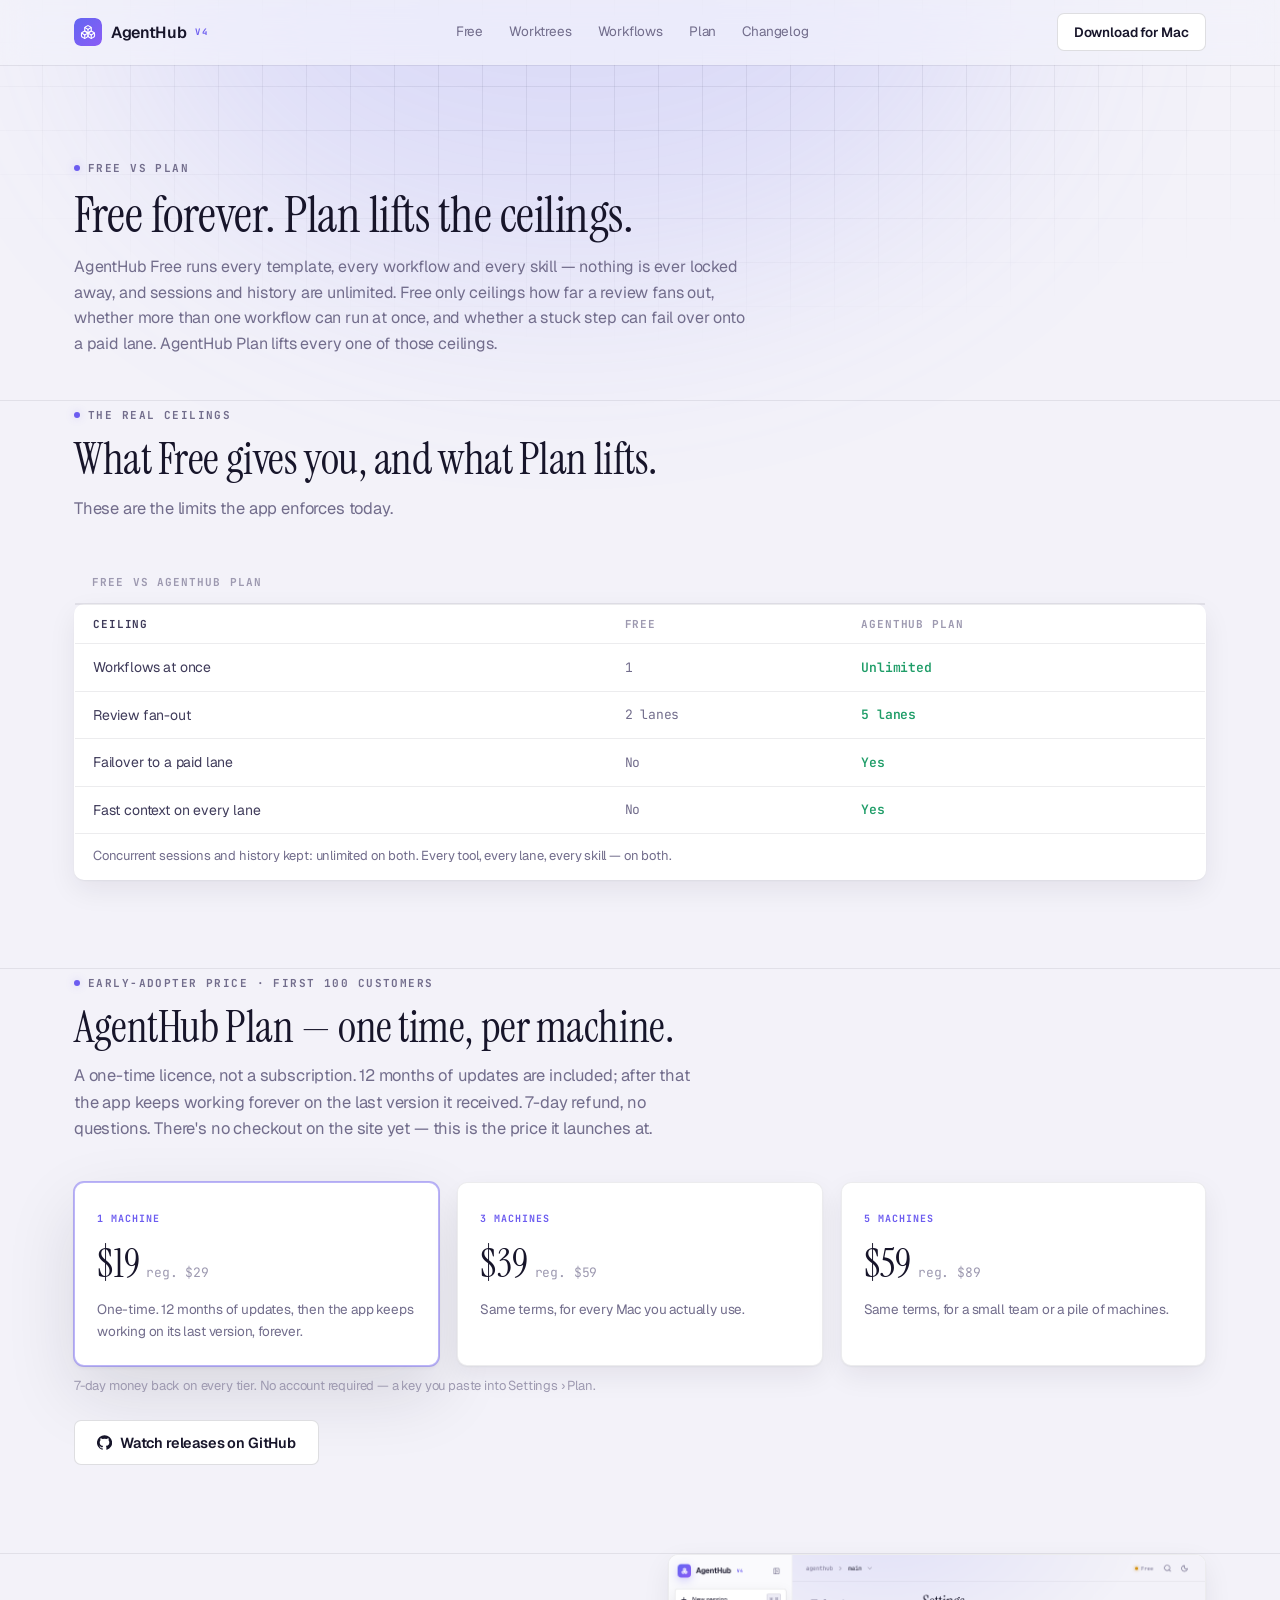
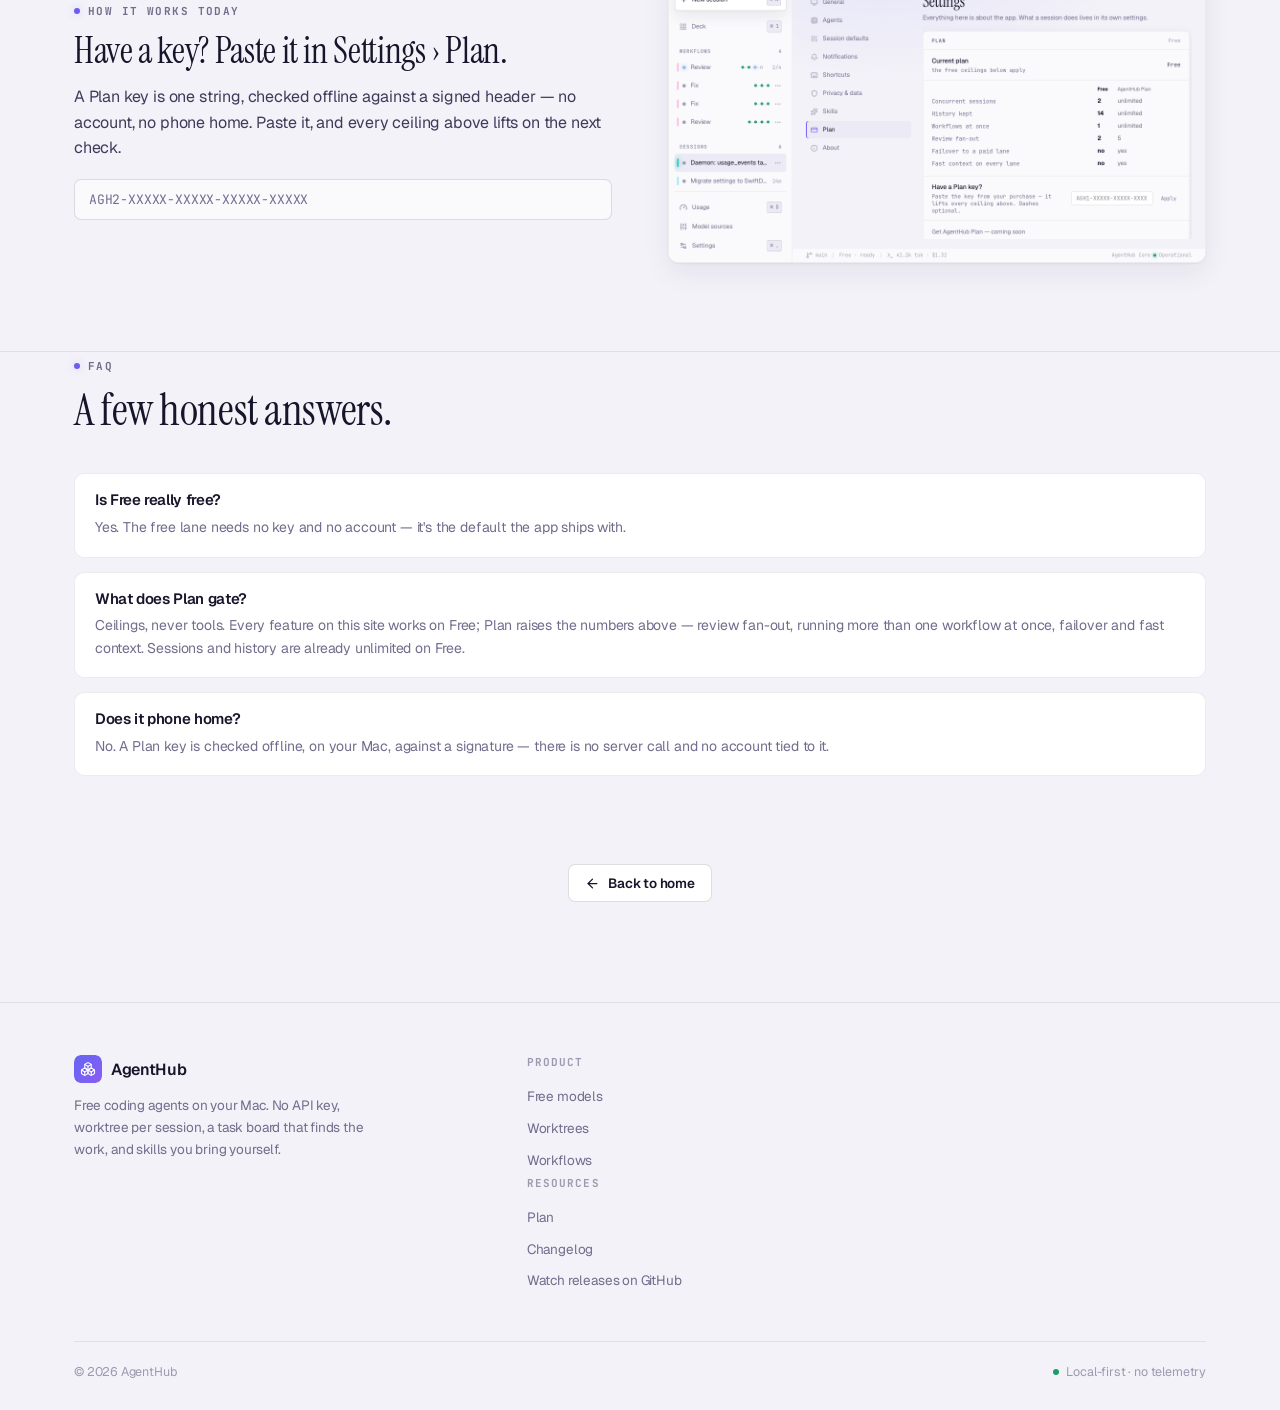
==== commit a64d3759: "content(site): say what the app actually does, and what it will cost The plan tables described a pro" ====
--- a/plan/index.html
+++ b/plan/index.html
@@ -4,7 +4,7 @@
   <meta charset="UTF-8" />
   <meta name="viewport" content="width=device-width, initial-scale=1.0" />
   <title>Plan — AgentHub</title>
-  <meta name="description" content="AgentHub Free vs Plan: what's free forever, what Plan lifts, and the proposed price — coming with v1.0." />
+  <meta name="description" content="AgentHub Free vs Plan: what's free forever, what Plan lifts, and early-adopter pricing for the first 100 customers." />
   <meta name="theme-color" content="#0a0912" />
   <meta name="theme-color" content="#f3f2f9" media="(prefers-color-scheme: light)" />
   <meta name="theme-color" content="#0a0912" media="(prefers-color-scheme: dark)" />
@@ -13,7 +13,7 @@
 
   <meta property="og:type" content="website" />
   <meta property="og:title" content="Plan — AgentHub" />
-  <meta property="og:description" content="Free forever, ceilings only. AgentHub Plan lifts them — pricing proposed, coming with v1.0." />
+  <meta property="og:description" content="Free forever, ceilings only. AgentHub Plan lifts them — early-adopter pricing for the first 100 customers." />
   <meta property="og:image" content="../assets/og.svg" />
   <meta name="twitter:card" content="summary_large_image" />
 
@@ -71,12 +71,12 @@
   <section class="section-pad" style="padding-bottom:0">
     <div class="container">
       <div class="page-head reveal">
-        <span class="eyebrow"><span class="dot"></span> Coming with v1.0</span>
+        <span class="eyebrow"><span class="dot"></span> Free vs Plan</span>
         <h1>Free forever. Plan lifts the ceilings.</h1>
         <p>AgentHub Free runs every template, every workflow and every skill — nothing is ever locked
-          away. Free only ceilings the scale: how many sessions run at once, how far a review fans out,
-          whether a stuck step can fail over onto a paid lane. AgentHub Plan lifts every one of those
-          ceilings. Plan arrives with v1.0. Until then everything below is free.</p>
+          away, and sessions and history are unlimited. Free only ceilings how far a review fans out,
+          whether more than one workflow can run at once, and whether a stuck step can fail over onto a
+          paid lane. AgentHub Plan lifts every one of those ceilings.</p>
       </div>
     </div>
   </section>
@@ -93,13 +93,11 @@
         <caption>Free vs AgentHub Plan</caption>
         <thead><tr><th>Ceiling</th><th>Free</th><th>AgentHub Plan</th></tr></thead>
         <tbody>
-          <tr><td>Concurrent sessions</td><td class="free">2</td><td class="plan">Unlimited</td></tr>
-          <tr><td>History kept</td><td class="free">14 days</td><td class="plan">Unlimited</td></tr>
           <tr><td>Workflows at once</td><td class="free">1</td><td class="plan">Unlimited</td></tr>
           <tr><td>Review fan-out</td><td class="free">2 lanes</td><td class="plan">5 lanes</td></tr>
           <tr><td>Failover to a paid lane</td><td class="free">No</td><td class="plan">Yes</td></tr>
           <tr><td>Fast context on every lane</td><td class="free">No</td><td class="plan">Yes</td></tr>
-          <tr class="same"><td colspan="3">Every tool, every lane, every skill — on both.</td></tr>
+          <tr class="same"><td colspan="3">Concurrent sessions and history kept: unlimited on both. Every tool, every lane, every skill — on both.</td></tr>
         </tbody>
       </table>
     </div>
@@ -109,29 +107,32 @@
   <section class="section-pad" style="padding-top:0">
     <div class="container">
       <div class="section-head reveal">
-        <span class="eyebrow"><span class="dot"></span> Proposed price</span>
-        <h2>AgentHub Plan — one time, per Mac.</h2>
-        <p>Not live yet. This is the price the app is being built toward for v1.0.</p>
+        <span class="eyebrow"><span class="dot"></span> Early-adopter price · first 100 customers</span>
+        <h2>AgentHub Plan — one time, per machine.</h2>
+        <p>A one-time licence, not a subscription. 12 months of updates are included; after that the
+          app keeps working forever on the last version it received. 7-day refund, no questions.
+          There's no checkout on the site yet — this is the price it launches at.</p>
       </div>
       <div class="price-grid reveal">
         <div class="price-card hi">
-          <span class="tag">1 Mac</span>
-          <div class="amount">$39</div>
-          <p>One-time. 12 months of updates included, then the app keeps working as it is.</p>
+          <span class="tag">1 machine</span>
+          <div class="amount">$19 <small>reg. $29</small></div>
+          <p>One-time. 12 months of updates, then the app keeps working on its last version, forever.</p>
         </div>
         <div class="price-card">
-          <span class="tag">3 Macs</span>
-          <div class="amount">$79</div>
-          <p>Same terms, for the Macs you actually use.</p>
+          <span class="tag">3 machines</span>
+          <div class="amount">$39 <small>reg. $59</small></div>
+          <p>Same terms, for every Mac you actually use.</p>
         </div>
         <div class="price-card">
-          <span class="tag">Every plan</span>
-          <div class="amount" style="font-size:22px">7-day<br/>money back</div>
-          <p>No account required — a key you paste into Settings › Plan.</p>
-        </div>
-      </div>
+          <span class="tag">5 machines</span>
+          <div class="amount">$59 <small>reg. $89</small></div>
+          <p>Same terms, for a small team or a pile of machines.</p>
+        </div>
+      </div>
+      <p class="plan-note">7-day money back on every tier. No account required — a key you paste into
+        Settings › Plan.</p>
       <div class="plan-cta-row">
-        <a class="btn btn-primary btn-lg" href="#" aria-disabled="true">Buy Plan — coming with v1.0</a>
         <a class="btn btn-ghost btn-lg" href="https://github.com/agenthubapp/agenthubapp.github.io/releases"><svg aria-hidden="true"><use href="#i-github"/></svg> Watch releases on GitHub</a>
       </div>
     </div>
@@ -146,7 +147,7 @@
         <p>A Plan key is one string, checked offline against a signed header — no account, no phone
           home. Paste it, and every ceiling above lifts on the next check.</p>
         <div class="key-row">
-          <span class="key-input">AGH1-XXXXX-XXXXX-XXXXX-XXXXX</span>
+          <span class="key-input">AGH2-XXXXX-XXXXX-XXXXX-XXXXX</span>
         </div>
       </div>
       <div class="frame reveal">
@@ -170,7 +171,8 @@
         <div class="faq-item">
           <h4>What does Plan gate?</h4>
           <p>Ceilings, never tools. Every feature on this site works on Free; Plan raises the numbers
-            above — concurrency, history, fan-out, failover and fast context.</p>
+            above — review fan-out, running more than one workflow at once, failover and fast context.
+            Sessions and history are already unlimited on Free.</p>
         </div>
         <div class="faq-item">
           <h4>Does it phone home?</h4>
